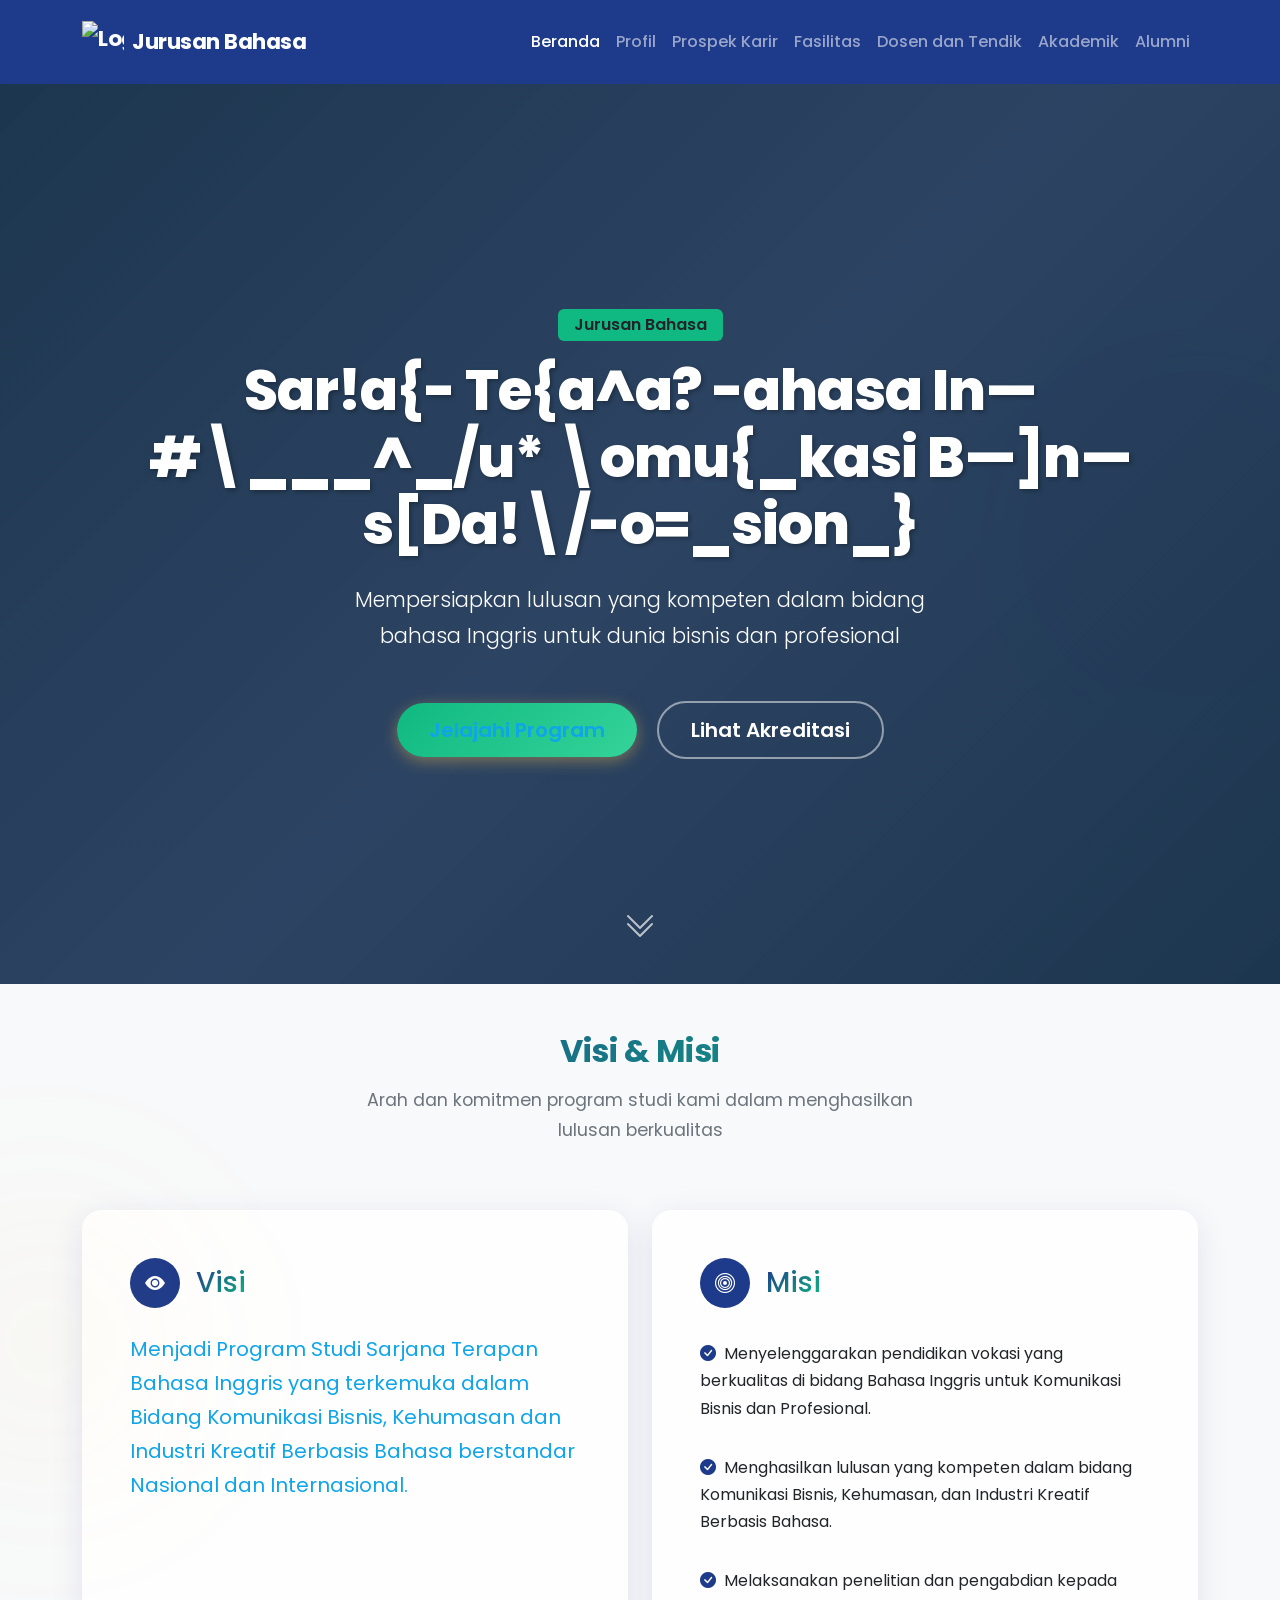
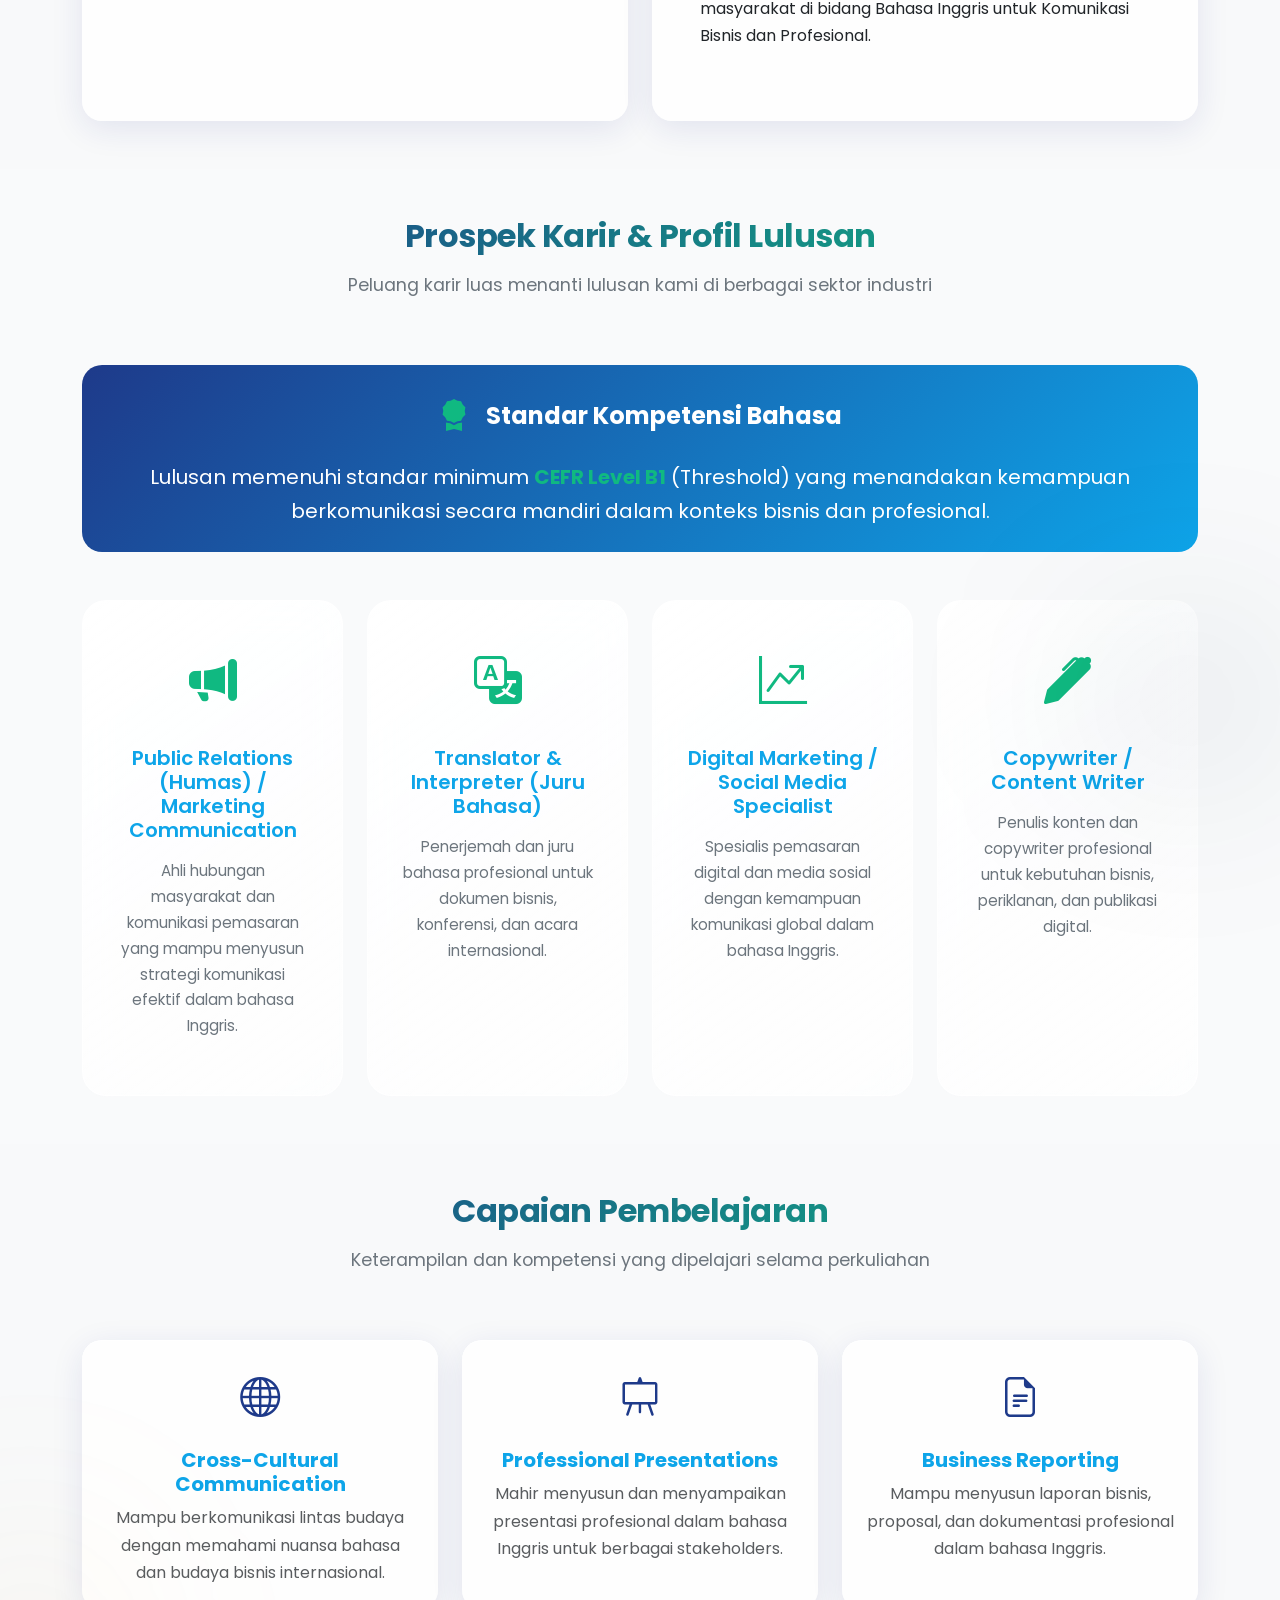
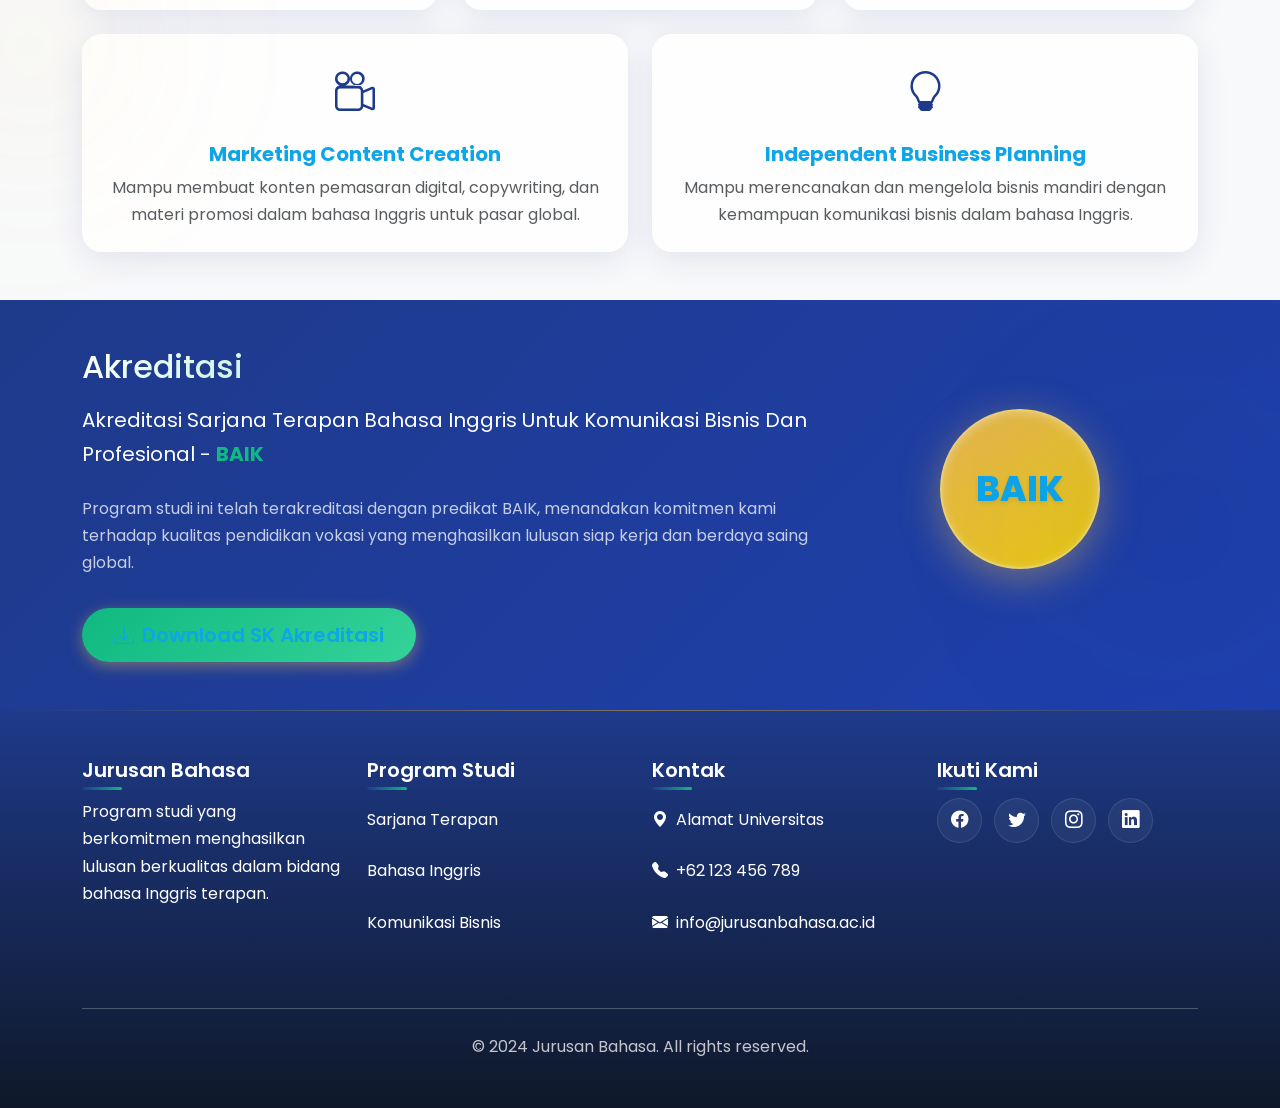
==== index.html @ 36574bf4 "Add files via upload" ====
<!doctype html>
<html lang="id">
  <head>
    <meta charset="UTF-8" />
    <meta name="viewport" content="width=device-width, initial-scale=1.0" />
    <title>Jurusan Bahasa - Universitas</title>
    <meta
      name="description"
      content="Profil Jurusan Bahasa Universitas - Sarjana Terapan Bahasa Inggris untuk Komunikasi Bisnis dan Profesional"
    />
    <meta
      name="keywords"
      content="jurusan bahasa, universitas, bahasa inggris, komunikasi bisnis"
    />
    <link rel="preconnect" href="https://fonts.googleapis.com" />
    <link rel="preconnect" href="https://fonts.gstatic.com" crossorigin />
    <link
      href="https://fonts.googleapis.com/css2?family=Poppins:wght@300;400;500;600;700;800&display=swap"
      rel="stylesheet"
    />
    <link
      href="https://cdn.jsdelivr.net/npm/bootstrap@5.3.0/dist/css/bootstrap.min.css"
      rel="stylesheet"
    />
    <link
      href="https://cdn.jsdelivr.net/npm/bootstrap-icons@1.10.0/font/bootstrap-icons.css"
      rel="stylesheet"
    />
    <link href="https://unpkg.com/aos@2.3.1/dist/aos.css" rel="stylesheet" />
    <link href="assets/css/style.css" rel="stylesheet" />
  </head>
  <body>
    <!-- Navbar -->
    <nav class="navbar navbar-expand-lg navbar-dark sticky-top">
      <div class="container">
        <a class="navbar-brand d-flex align-items-center" href="index.html">
          <img
            src="assets/img/logo.png"
            alt="Logo"
            width="42"
            height="42"
            class="me-2"
          />
          <span>Jurusan Bahasa</span>
        </a>
        <button
          class="navbar-toggler"
          type="button"
          data-bs-toggle="collapse"
          data-bs-target="#navbarNav"
        >
          <span class="navbar-toggler-icon"></span>
        </button>
        <div class="collapse navbar-collapse" id="navbarNav">
          <ul class="navbar-nav ms-auto">
            <li class="nav-item">
              <a class="nav-link active" href="index.html">Beranda</a>
            </li>
            <li class="nav-item">
              <a class="nav-link" href="profil.html">Profil</a>
            </li>
            <li class="nav-item">
              <a class="nav-link" href="prospek-karir.html">Prospek Karir</a>
            </li>
            <li class="nav-item">
              <a class="nav-link" href="fasilitas.html">Fasilitas</a>
            </li>
            <li class="nav-item">
              <a class="nav-link" href="dosen-tendik.html">Dosen dan Tendik</a>
            </li>
            <li class="nav-item">
              <a class="nav-link" href="akademik.html">Akademik</a>
            </li>
            <li class="nav-item">
              <a class="nav-link" href="alumni.html">Alumni</a>
            </li>
          </ul>
        </div>
      </div>
    </nav>

    <!-- Hero Section -->
    <section id="home" class="hero-section">
      <div class="container h-100">
        <div class="row h-100 align-items-center">
          <div class="col-12 text-center hero-content">
            <span
              class="badge bg-accent text-dark mb-3 px-3 py-2 fs-6 fw-semibold"
              data-aos="fade-up"
            >
              Jurusan Bahasa
            </span>
            <h1
              class="hero-title text-white"
              data-aos="fade-up"
              data-aos-delay="100"
            >
              Sarjana Terapan Bahasa Inggris Untuk Komunikasi Bisnis Dan
              Profesional
            </h1>
            <p
              class="hero-subtitle text-white"
              data-aos="fade-up"
              data-aos-delay="200"
            >
              Mempersiapkan lulusan yang kompeten dalam bidang bahasa Inggris
              untuk dunia bisnis dan profesional
            </p>
            <div class="mt-5" data-aos="fade-up" data-aos-delay="400">
              <a
                href="#visi-misi"
                class="btn btn-accent btn-lg magnetic-btn me-3"
              >
                Jelajahi Program
              </a>
              <a
                href="#akreditasi"
                class="btn btn-outline-light btn-lg magnetic-btn"
              >
                Lihat Akreditasi
              </a>
            </div>
          </div>
        </div>
      </div>
      <div class="hero-scroll-indicator">
        <a href="#visi-misi" class="text-decoration-none">
          <i class="bi bi-chevron-double-down"></i>
        </a>
      </div>
    </section>

    <!-- Visi & Misi Section -->
    <section id="visi-misi" class="py-5 bg-light">
      <div class="container">
        <div class="section-header text-center" data-aos="fade-up">
          <h2 class="section-title gradient-text">Visi & Misi</h2>
          <p class="section-subtitle">
            Arah dan komitmen program studi kami dalam menghasilkan lulusan
            berkualitas
          </p>
        </div>
        <div class="row g-4 justify-content-center">
          <div class="col-lg-6" data-aos="fade-right">
            <div class="card glass-card h-100 border-0">
              <div class="card-body p-4 p-lg-5">
                <div class="d-flex align-items-center mb-4">
                  <div
                    class="icon-box bg-primary text-white rounded-circle d-flex align-items-center justify-content-center me-3"
                    style="width: 50px; height: 50px"
                  >
                    <i class="bi bi-eye-fill fs-5"></i>
                  </div>
                  <h3 class="card-title gradient-text mb-0">Visi</h3>
                </div>
                <p class="fs-5 text-secondary">
                  Menjadi Program Studi Sarjana Terapan Bahasa Inggris yang
                  terkemuka dalam Bidang Komunikasi Bisnis, Kehumasan dan
                  Industri Kreatif Berbasis Bahasa berstandar Nasional dan
                  Internasional.
                </p>
              </div>
            </div>
          </div>
          <div class="col-lg-6" data-aos="fade-left">
            <div class="card glass-card h-100 border-0">
              <div class="card-body p-4 p-lg-5">
                <div class="d-flex align-items-center mb-4">
                  <div
                    class="icon-box bg-primary text-white rounded-circle d-flex align-items-center justify-content-center me-3"
                    style="width: 50px; height: 50px"
                  >
                    <i class="bi bi-bullseye fs-5"></i>
                  </div>
                  <h3 class="card-title gradient-text mb-0">Misi</h3>
                </div>
                <ul class="list-unstyled">
                  <li class="mb-3">
                    <i class="bi bi-check-circle-fill text-primary me-2"></i
                    >Menyelenggarakan pendidikan vokasi yang berkualitas di
                    bidang Bahasa Inggris untuk Komunikasi Bisnis dan
                    Profesional.
                  </li>
                  <li class="mb-3">
                    <i class="bi bi-check-circle-fill text-primary me-2"></i
                    >Menghasilkan lulusan yang kompeten dalam bidang Komunikasi
                    Bisnis, Kehumasan, dan Industri Kreatif Berbasis Bahasa.
                  </li>
                  <li>
                    <i class="bi bi-check-circle-fill text-primary me-2"></i
                    >Melaksanakan penelitian dan pengabdian kepada masyarakat di
                    bidang Bahasa Inggris untuk Komunikasi Bisnis dan
                    Profesional.
                  </li>
                </ul>
              </div>
            </div>
          </div>
        </div>
      </div>
    </section>

    <!-- Prospek Karir & Profil Lulusan Section -->
    <section id="prospek-karir" class="py-5">
      <div class="container">
        <div class="section-header text-center" data-aos="fade-up">
          <h2 class="section-title gradient-text">
            Prospek Karir & Profil Lulusan
          </h2>
          <p class="section-subtitle">
            Peluang karir luas menanti lulusan kami di berbagai sektor industri
          </p>
        </div>

        <!-- CEFR B1 Highlight -->
        <div class="row mb-5" data-aos="zoom-in">
          <div class="col-12">
            <div
              class="card border-0"
              style="
                background: linear-gradient(
                  135deg,
                  var(--primary-color),
                  var(--secondary-color)
                );
              "
            >
              <div class="card-body p-4 text-center text-white">
                <div
                  class="d-flex align-items-center justify-content-center mb-3"
                >
                  <i class="bi bi-award-fill fs-2 text-accent me-3"></i>
                  <h4 class="mb-0 fw-bold">Standar Kompetensi Bahasa</h4>
                </div>
                <p class="mb-0 fs-5">
                  Lulusan memenuhi standar minimum
                  <strong class="text-accent">CEFR Level B1</strong> (Threshold)
                  yang menandakan kemampuan berkomunikasi secara mandiri dalam
                  konteks bisnis dan profesional.
                </p>
              </div>
            </div>
          </div>
        </div>

        <div class="row g-4">
          <div
            class="col-md-6 col-lg-3"
            data-aos="fade-up"
            data-aos-delay="100"
          >
            <div class="career-card tilt-card h-100">
              <div class="tilt-card-inner">
                <i class="bi bi-megaphone-fill text-accent"></i>
                <h5>Public Relations (Humas) / Marketing Communication</h5>
                <p>
                  Ahli hubungan masyarakat dan komunikasi pemasaran yang mampu
                  menyusun strategi komunikasi efektif dalam bahasa Inggris.
                </p>
              </div>
            </div>
          </div>
          <div
            class="col-md-6 col-lg-3"
            data-aos="fade-up"
            data-aos-delay="200"
          >
            <div class="career-card tilt-card h-100">
              <div class="tilt-card-inner">
                <i class="bi bi-translate text-accent"></i>
                <h5>Translator & Interpreter (Juru Bahasa)</h5>
                <p>
                  Penerjemah dan juru bahasa profesional untuk dokumen bisnis,
                  konferensi, dan acara internasional.
                </p>
              </div>
            </div>
          </div>
          <div
            class="col-md-6 col-lg-3"
            data-aos="fade-up"
            data-aos-delay="300"
          >
            <div class="career-card tilt-card h-100">
              <div class="tilt-card-inner">
                <i class="bi bi-graph-up-arrow text-accent"></i>
                <h5>Digital Marketing / Social Media Specialist</h5>
                <p>
                  Spesialis pemasaran digital dan media sosial dengan kemampuan
                  komunikasi global dalam bahasa Inggris.
                </p>
              </div>
            </div>
          </div>
          <div
            class="col-md-6 col-lg-3"
            data-aos="fade-up"
            data-aos-delay="400"
          >
            <div class="career-card tilt-card h-100">
              <div class="tilt-card-inner">
                <i class="bi bi-pen-fill text-accent"></i>
                <h5>Copywriter / Content Writer</h5>
                <p>
                  Penulis konten dan copywriter profesional untuk kebutuhan
                  bisnis, periklanan, dan publikasi digital.
                </p>
              </div>
            </div>
          </div>
        </div>
      </div>
    </section>

    <!-- Capaian Pembelajaran Section -->
    <section id="capaian" class="py-5 bg-light">
      <div class="container">
        <div class="section-header text-center" data-aos="fade-up">
          <h2 class="section-title gradient-text">Capaian Pembelajaran</h2>
          <p class="section-subtitle">
            Keterampilan dan kompetensi yang dipelajari selama perkuliahan
          </p>
        </div>
        <div class="row g-4">
          <div
            class="col-md-6 col-lg-4"
            data-aos="fade-up"
            data-aos-delay="100"
          >
            <div class="card glass-card h-100 border-0">
              <div class="card-body p-4 text-center">
                <div class="mb-3">
                  <i class="bi bi-globe fs-1 text-primary"></i>
                </div>
                <h5 class="fw-bold text-secondary">
                  Cross-Cultural Communication
                </h5>
                <p class="text-muted mb-0">
                  Mampu berkomunikasi lintas budaya dengan memahami nuansa
                  bahasa dan budaya bisnis internasional.
                </p>
              </div>
            </div>
          </div>
          <div
            class="col-md-6 col-lg-4"
            data-aos="fade-up"
            data-aos-delay="200"
          >
            <div class="card glass-card h-100 border-0">
              <div class="card-body p-4 text-center">
                <div class="mb-3">
                  <i class="bi bi-easel fs-1 text-primary"></i>
                </div>
                <h5 class="fw-bold text-secondary">
                  Professional Presentations
                </h5>
                <p class="text-muted mb-0">
                  Mahir menyusun dan menyampaikan presentasi profesional dalam
                  bahasa Inggris untuk berbagai stakeholders.
                </p>
              </div>
            </div>
          </div>
          <div
            class="col-md-6 col-lg-4"
            data-aos="fade-up"
            data-aos-delay="300"
          >
            <div class="card glass-card h-100 border-0">
              <div class="card-body p-4 text-center">
                <div class="mb-3">
                  <i class="bi bi-file-earmark-text fs-1 text-primary"></i>
                </div>
                <h5 class="fw-bold text-secondary">Business Reporting</h5>
                <p class="text-muted mb-0">
                  Mampu menyusun laporan bisnis, proposal, dan dokumentasi
                  profesional dalam bahasa Inggris.
                </p>
              </div>
            </div>
          </div>
          <div
            class="col-md-6 col-lg-6"
            data-aos="fade-up"
            data-aos-delay="400"
          >
            <div class="card glass-card h-100 border-0">
              <div class="card-body p-4 text-center">
                <div class="mb-3">
                  <i class="bi bi-camera-reels fs-1 text-primary"></i>
                </div>
                <h5 class="fw-bold text-secondary">
                  Marketing Content Creation
                </h5>
                <p class="text-muted mb-0">
                  Mampu membuat konten pemasaran digital, copywriting, dan
                  materi promosi dalam bahasa Inggris untuk pasar global.
                </p>
              </div>
            </div>
          </div>
          <div
            class="col-md-12 col-lg-6"
            data-aos="fade-up"
            data-aos-delay="500"
          >
            <div class="card glass-card h-100 border-0">
              <div class="card-body p-4 text-center">
                <div class="mb-3">
                  <i class="bi bi-lightbulb fs-1 text-primary"></i>
                </div>
                <h5 class="fw-bold text-secondary">
                  Independent Business Planning
                </h5>
                <p class="text-muted mb-0">
                  Mampu merencanakan dan mengelola bisnis mandiri dengan
                  kemampuan komunikasi bisnis dalam bahasa Inggris.
                </p>
              </div>
            </div>
          </div>
        </div>
      </div>
    </section>

    <!-- Akreditasi Footer Section -->
    <section id="akreditasi" class="py-5 text-white">
      <div class="container">
        <div class="row align-items-center">
          <div class="col-lg-8 mb-4 mb-lg-0" data-aos="fade-right">
            <h2 class="mb-3 gradient-text-light">Akreditasi</h2>
            <p class="fs-5 mb-4">
              Akreditasi Sarjana Terapan Bahasa Inggris Untuk Komunikasi Bisnis
              Dan Profesional - <strong class="text-accent">BAIK</strong>
            </p>
            <p class="opacity-75">
              Program studi ini telah terakreditasi dengan predikat BAIK,
              menandakan komitmen kami terhadap kualitas pendidikan vokasi yang
              menghasilkan lulusan siap kerja dan berdaya saing global.
            </p>
            <a
              href="#"
              class="btn btn-accent btn-lg magnetic-btn mt-3"
              download
            >
              <i class="bi bi-download me-2"></i>Download SK Akreditasi
            </a>
          </div>
          <div class="col-lg-4 text-center" data-aos="fade-left">
            <div class="accreditation-badge pulse-glow">
              <span class="badge-text">BAIK</span>
            </div>
          </div>
        </div>
      </div>
    </section>

    <!-- Footer -->
    <footer class="text-white py-5">
      <div class="container">
        <div class="row">
          <div class="col-lg-3 col-md-6 mb-4">
            <h5 class="mb-3">Jurusan Bahasa</h5>
            <p>
              Program studi yang berkomitmen menghasilkan lulusan berkualitas
              dalam bidang bahasa Inggris terapan.
            </p>
          </div>
          <div class="col-lg-3 col-md-6 mb-4">
            <h5 class="mb-3">Program Studi</h5>
            <ul class="list-unstyled">
              <li class="mb-2">
                <a href="#" class="text-white text-decoration-none"
                  >Sarjana Terapan</a
                >
              </li>
              <li class="mb-2">
                <a href="#" class="text-white text-decoration-none"
                  >Bahasa Inggris</a
                >
              </li>
              <li class="mb-2">
                <a href="#" class="text-white text-decoration-none"
                  >Komunikasi Bisnis</a
                >
              </li>
            </ul>
          </div>
          <div class="col-lg-3 col-md-6 mb-4">
            <h5 class="mb-3">Kontak</h5>
            <ul class="list-unstyled">
              <li class="mb-2">
                <i class="bi bi-geo-alt-fill me-2"></i>Alamat Universitas
              </li>
              <li class="mb-2">
                <i class="bi bi-telephone-fill me-2"></i>+62 123 456 789
              </li>
              <li class="mb-2">
                <i class="bi bi-envelope-fill me-2"></i>info@jurusanbahasa.ac.id
              </li>
            </ul>
          </div>
          <div class="col-lg-3 col-md-6 mb-4">
            <h5 class="mb-3">Ikuti Kami</h5>
            <div class="social-icons">
              <a href="#" class="text-white"><i class="bi bi-facebook"></i></a>
              <a href="#" class="text-white"><i class="bi bi-twitter"></i></a>
              <a href="#" class="text-white"><i class="bi bi-instagram"></i></a>
              <a href="#" class="text-white"><i class="bi bi-linkedin"></i></a>
            </div>
          </div>
        </div>
        <hr class="my-4 opacity-25" />
        <div class="text-center">
          <p class="mb-0 opacity-75">
            &copy; 2024 Jurusan Bahasa. All rights reserved.
          </p>
        </div>
      </div>
    </footer>

    <script src="https://cdn.jsdelivr.net/npm/bootstrap@5.3.0/dist/js/bootstrap.bundle.min.js"></script>
    <script src="https://unpkg.com/aos@2.3.1/dist/aos.js"></script>
    <script src="assets/js/script.js"></script>
  </body>
</html>
---- assets/css/style.css ----
/* Modern University Landing Page - Jurusan Bahasa */

@import url("https://fonts.googleapis.com/css2?family=Poppins:wght@300;400;500;600;700;800&display=swap");

:root {
  --primary-color: #1e3a8a;
  --primary-light: #3b82f6;
  --primary-dark: #1e40af;
  --secondary-color: #0ea5e9;
  --secondary-light: #0284c7;
  --accent-color: #10b981;
  --accent-light: #34d399;
  --light-bg: #f9fafb;
  --dark-bg: #1e3a8a;
  --ease-out-expo: cubic-bezier(0.16, 1, 0.3, 1);
  --ease-out-back: cubic-bezier(0.34, 1.56, 0.64, 1);
  --ease-smooth: cubic-bezier(0.4, 0, 0.2, 1);
}

* {
  margin: 0;
  padding: 0;
  box-sizing: border-box;
}
html {
  scroll-behavior: smooth;
}

body {
  font-family: "Poppins", sans-serif;
  line-height: 1.7;
  color: #333;
  background-color: var(--light-bg);
  overflow-x: hidden;
}

::-webkit-scrollbar {
  width: 10px;
}
::-webkit-scrollbar-track {
  background: #f1f1f1;
}
::-webkit-scrollbar-thumb {
  background: linear-gradient(
    180deg,
    var(--primary-color),
    var(--accent-color)
  );
  border-radius: 5px;
}
::-webkit-scrollbar-thumb:hover {
  background: linear-gradient(180deg, var(--primary-dark), var(--accent-light));
}

/* Glassmorphism */
.glass {
  background: rgba(255, 255, 255, 0.1);
  backdrop-filter: blur(16px);
  -webkit-backdrop-filter: blur(16px);
  border: 1px solid rgba(255, 255, 255, 0.2);
  box-shadow: 0 8px 32px 0 rgba(31, 38, 135, 0.15);
}

.glass-card {
  background: rgba(255, 255, 255, 0.7);
  backdrop-filter: blur(20px);
  -webkit-backdrop-filter: blur(20px);
  border: 1px solid rgba(255, 255, 255, 0.5);
  box-shadow:
    0 8px 32px rgba(31, 38, 135, 0.1),
    inset 0 1px 0 rgba(255, 255, 255, 0.6);
  border-radius: 20px;
  transition: all 0.5s var(--ease-out-expo);
}

.glass-card:hover {
  transform: translateY(-8px) scale(1.02);
  box-shadow:
    0 20px 60px rgba(31, 38, 135, 0.15),
    inset 0 1px 0 rgba(255, 255, 255, 0.8);
  border-color: rgba(255, 255, 255, 0.8);
}

.glass-dark {
  background: rgba(27, 42, 73, 0.6);
  backdrop-filter: blur(20px);
  -webkit-backdrop-filter: blur(20px);
  border: 1px solid rgba(255, 255, 255, 0.1);
  box-shadow: 0 8px 32px rgba(0, 0, 0, 0.2);
}

.glass-nav {
  background: rgba(10, 37, 64, 0.9) !important;
  backdrop-filter: blur(20px) saturate(180%);
  -webkit-backdrop-filter: blur(20px) saturate(180%);
  border-bottom: 1px solid rgba(255, 255, 255, 0.1);
  box-shadow: 0 4px 30px rgba(0, 0, 0, 0.1);
}

/* Gradient Text */
.gradient-text {
  background: linear-gradient(
    135deg,
    var(--primary-color),
    var(--accent-color)
  );
  -webkit-background-clip: text;
  -webkit-text-fill-color: transparent;
  background-clip: text;
}

.gradient-text-light {
  background: linear-gradient(135deg, #ffffff, var(--accent-light));
  -webkit-background-clip: text;
  -webkit-text-fill-color: transparent;
  background-clip: text;
}

/* Keyframes */
@keyframes gradientShift {
  0% {
    background-position: 0% 50%;
  }
  50% {
    background-position: 100% 50%;
  }
  100% {
    background-position: 0% 50%;
  }
}

@keyframes float {
  0%,
  100% {
    transform: translateY(0px);
  }
  50% {
    transform: translateY(-20px);
  }
}

@keyframes pulseGlow {
  0%,
  100% {
    box-shadow: 0 0 20px rgba(247, 192, 74, 0.3);
  }
  50% {
    box-shadow: 0 0 40px rgba(247, 192, 74, 0.6);
  }
}

@keyframes fadeInUp {
  from {
    opacity: 0;
    transform: translateY(40px);
  }
  to {
    opacity: 1;
    transform: translateY(0);
  }
}

@keyframes scaleIn {
  from {
    opacity: 0;
    transform: scale(0.8);
  }
  to {
    opacity: 1;
    transform: scale(1);
  }
}

@keyframes slideInLeft {
  from {
    opacity: 0;
    transform: translateX(-60px);
  }
  to {
    opacity: 1;
    transform: translateX(0);
  }
}

@keyframes slideInRight {
  from {
    opacity: 0;
    transform: translateX(60px);
  }
  to {
    opacity: 1;
    transform: translateX(0);
  }
}

.fade-in-up {
  animation: fadeInUp 0.8s var(--ease-out-expo) forwards;
}
.scale-in {
  animation: scaleIn 0.6s var(--ease-out-back) forwards;
}
.slide-in-left {
  animation: slideInLeft 0.8s var(--ease-out-expo) forwards;
}
.slide-in-right {
  animation: slideInRight 0.8s var(--ease-out-expo) forwards;
}
.pulse-glow {
  animation: pulseGlow 3s ease-in-out infinite;
}
.float-animation {
  animation: float 6s ease-in-out infinite;
}

/* Navbar */
.navbar {
  background-color: var(--primary-color) !important;
  transition: all 0.5s var(--ease-out-expo);
  padding: 1rem 0;
}

.navbar.scrolled {
  padding: 0.6rem 0;
  box-shadow: 0 4px 30px rgba(0, 0, 0, 0.15);
}

.navbar-brand {
  font-weight: 700;
  font-size: 1.35rem;
  letter-spacing: -0.5px;
  transition: all 0.3s var(--ease-smooth);
}

.navbar-brand:hover {
  transform: scale(1.05);
}
.navbar-brand img {
  transition: all 0.4s var(--ease-out-back);
}
.navbar-brand:hover img {
  transform: rotate(10deg) scale(1.1);
}

.navbar-nav .nav-link {
  font-weight: 500;
  transition: all 0.3s var(--ease-smooth);
  position: relative;
  padding: 0.5rem 1rem;
}

.navbar-nav .nav-link::after {
  content: "";
  position: absolute;
  bottom: 0;
  left: 50%;
  width: 0;
  height: 2px;
  background: var(--accent-color);
  transition: all 0.3s var(--ease-out-expo);
  transform: translateX(-50%);
}

.navbar-nav .nav-link:hover::after {
  width: 80%;
}
.navbar-nav .nav-link:hover {
  color: var(--accent-color) !important;
  transform: translateY(-2px);
}

/* Hero Section */
.hero-section {
  position: relative;
  height: 100vh;
  background: url("assets/img/hero-bg.jpg") center/cover no-repeat;
  display: flex;
  align-items: center;
  justify-content: center;
  overflow: hidden;
}

.hero-section::before {
  content: "";
  position: absolute;
  top: 0;
  left: 0;
  width: 100%;
  height: 100%;
  background: linear-gradient(
    135deg,
    rgba(10, 37, 64, 0.92) 0%,
    rgba(15, 42, 77, 0.88) 50%,
    rgba(10, 37, 64, 0.92) 100%
  );
  z-index: 1;
}

.hero-overlay {
  display: none;
}
.hero-content {
  position: relative;
  z-index: 2;
}

.hero-title {
  font-size: 3.5rem;
  font-weight: 800;
  margin-bottom: 1.5rem;
  text-shadow: 2px 2px 4px rgba(0, 0, 0, 0.3);
  line-height: 1.2;
  letter-spacing: -1px;
}

.hero-subtitle {
  font-size: 1.3rem;
  font-weight: 300;
  max-width: 650px;
  margin: 0 auto;
  opacity: 0.95;
}

.hero-scroll-indicator {
  position: absolute;
  bottom: 30px;
  left: 50%;
  transform: translateX(-50%);
  z-index: 2;
  animation: float 2s ease-in-out infinite;
}

.hero-scroll-indicator i {
  font-size: 2rem;
  color: rgba(255, 255, 255, 0.7);
  transition: all 0.3s ease;
}

.hero-scroll-indicator:hover i {
  color: var(--accent-color);
  transform: scale(1.2);
}

/* Page Header */
.page-header {
  position: relative;
  padding: 140px 0 80px;
  background: linear-gradient(
    135deg,
    var(--primary-color),
    var(--secondary-color)
  );
  overflow: hidden;
}

.page-header::before {
  content: "";
  position: absolute;
  top: 0;
  left: 0;
  width: 100%;
  height: 100%;
  background: url("data:image/svg+xml,%3Csvg width='60' height='60' viewBox='0 0 60 60' xmlns='http://www.w3.org/2000/svg'%3E%3Cg fill='none' fill-rule='evenodd'%3E%3Cg fill='%23ffffff' fill-opacity='0.03'%3E%3Cpath d='M36 34v-4h-2v4h-4v2h4v4h2v-4h4v-2h-4zm0-30V0h-2v4h-4v2h4v4h2V6h4V4h-4zM6 34v-4H4v4H0v2h4v4h2v-4h4v-2H6zM6 4V0H4v4H0v2h4v4h2V6h4V4H6z'/%3E%3C/g%3E%3C/g%3E%3C/svg%3E");
  pointer-events: none;
}

.page-header::after {
  content: "";
  position: absolute;
  bottom: -1px;
  left: 0;
  width: 100%;
  height: 60px;
  background: linear-gradient(to top, var(--light-bg), transparent);
}

/* Sections */
section {
  padding: 6rem 0;
  position: relative;
}

.section-header {
  margin-bottom: 4rem;
}
.section-title {
  font-weight: 700;
  margin-bottom: 1rem;
  letter-spacing: -0.5px;
}
.section-subtitle {
  font-size: 1.1rem;
  color: #6c757d;
  max-width: 600px;
  margin: 0 auto;
}

/* Cards */
.card {
  border: none;
  border-radius: 20px;
  transition: all 0.5s var(--ease-out-expo);
  overflow: hidden;
  background: rgba(255, 255, 255, 0.8);
  backdrop-filter: blur(10px);
  -webkit-backdrop-filter: blur(10px);
}

.card:hover {
  transform: translateY(-10px) rotateX(2deg);
  box-shadow: 0 25px 50px -12px rgba(0, 0, 0, 0.15);
}

.card-body {
  padding: 2.5rem;
}

/* Career Cards */
.career-card {
  background: linear-gradient(
    145deg,
    rgba(255, 255, 255, 0.9),
    rgba(255, 255, 255, 0.7)
  );
  backdrop-filter: blur(20px);
  -webkit-backdrop-filter: blur(20px);
  border: 1px solid rgba(255, 255, 255, 0.6);
  border-radius: 24px;
  padding: 2.5rem 2rem;
  text-align: center;
  transition: all 0.5s var(--ease-out-expo);
  position: relative;
  overflow: hidden;
}

.career-card::before {
  content: "";
  position: absolute;
  top: 0;
  left: 0;
  width: 100%;
  height: 4px;
  background: linear-gradient(90deg, var(--primary-color), var(--accent-color));
  transform: scaleX(0);
  transform-origin: left;
  transition: transform 0.5s var(--ease-out-expo);
}

.career-card:hover::before {
  transform: scaleX(1);
}
.career-card:hover {
  transform: translateY(-12px) scale(1.03);
  box-shadow: 0 30px 60px rgba(10, 37, 64, 0.15);
  border-color: rgba(255, 255, 255, 0.9);
}

.career-card i {
  font-size: 3rem;
  margin-bottom: 1.5rem;
  display: inline-block;
  transition: all 0.4s var(--ease-out-back);
}

.career-card:hover i {
  transform: scale(1.2) rotate(-5deg);
  color: var(--primary-color);
}

.career-card h5 {
  font-weight: 600;
  margin-bottom: 1rem;
  color: var(--secondary-color);
}
.career-card p {
  color: #6c757d;
  font-size: 0.95rem;
  line-height: 1.7;
}

/* Image Container */
.image-container {
  position: relative;
  overflow: hidden;
  border-radius: 24px;
  box-shadow: 0 20px 60px rgba(0, 0, 0, 0.15);
}

.image-container img {
  transition: transform 0.7s var(--ease-out-expo);
}
.image-container:hover img {
  transform: scale(1.08);
}

/* Stats Section */
.stats-section {
  background: linear-gradient(
    135deg,
    var(--secondary-color),
    var(--primary-dark)
  );
  position: relative;
  overflow: hidden;
}

.stat-card {
  text-align: center;
  padding: 2rem;
  position: relative;
  z-index: 1;
}
.stat-number {
  font-size: 3.5rem;
  font-weight: 800;
  color: var(--accent-color);
  line-height: 1;
  margin-bottom: 0.5rem;
  text-shadow: 0 0 30px rgba(247, 192, 74, 0.3);
}
.stat-label {
  font-size: 1rem;
  color: rgba(255, 255, 255, 0.8);
  font-weight: 500;
  text-transform: uppercase;
  letter-spacing: 2px;
}
.stat-icon {
  font-size: 2.5rem;
  color: rgba(255, 255, 255, 0.3);
  margin-bottom: 1rem;
  transition: all 0.4s var(--ease-out-back);
}
.stat-card:hover .stat-icon {
  color: var(--accent-color);
  transform: scale(1.2);
}

/* Akreditasi Section */
#akreditasi {
  background: linear-gradient(
    135deg,
    var(--primary-color),
    var(--primary-dark)
  );
  position: relative;
  overflow: hidden;
}

.accreditation-badge {
  display: inline-flex;
  align-items: center;
  justify-content: center;
  background: linear-gradient(
    145deg,
    rgba(247, 192, 74, 0.9),
    rgba(255, 215, 0, 0.9)
  );
  backdrop-filter: blur(10px);
  -webkit-backdrop-filter: blur(10px);
  border: 2px solid rgba(255, 255, 255, 0.3);
  border-radius: 50%;
  width: 160px;
  height: 160px;
  margin: 0 auto 2rem;
  box-shadow:
    0 10px 40px rgba(247, 192, 74, 0.4),
    inset 0 2px 10px rgba(255, 255, 255, 0.3);
  transition: all 0.5s var(--ease-out-expo);
  position: relative;
  z-index: 1;
}

.accreditation-badge:hover {
  transform: scale(1.1) rotate(5deg);
  box-shadow:
    0 20px 60px rgba(247, 192, 74, 0.5),
    inset 0 2px 10px rgba(255, 255, 255, 0.4);
}

.badge-text {
  font-size: 2.2rem;
  font-weight: 800;
  color: var(--secondary-color);
  text-shadow: 0 2px 4px rgba(0, 0, 0, 0.1);
}

/* Buttons */
.btn {
  border-radius: 50px;
  padding: 0.75rem 2rem;
  font-weight: 600;
  transition: all 0.4s var(--ease-out-expo);
  position: relative;
  overflow: hidden;
  border: none;
}

.btn::before {
  content: "";
  position: absolute;
  top: 50%;
  left: 50%;
  width: 0;
  height: 0;
  border-radius: 50%;
  background: rgba(255, 255, 255, 0.2);
  transform: translate(-50%, -50%);
  transition:
    width 0.6s ease,
    height 0.6s ease;
}

.btn:hover::before {
  width: 300px;
  height: 300px;
}

.btn-accent {
  background: linear-gradient(135deg, var(--accent-color), var(--accent-light));
  color: var(--secondary-color);
  box-shadow: 0 4px 15px rgba(247, 192, 74, 0.4);
}

.btn-accent:hover {
  transform: translateY(-3px);
  box-shadow: 0 10px 30px rgba(247, 192, 74, 0.5);
  color: var(--secondary-color);
}

.btn-outline-light {
  border: 2px solid rgba(255, 255, 255, 0.5);
  background: transparent;
  color: white;
}

.btn-outline-light:hover {
  background: rgba(255, 255, 255, 0.15);
  border-color: white;
  transform: translateY(-3px);
  color: white;
}

.magnetic-btn {
  display: inline-block;
  transition: transform 0.3s var(--ease-out-expo);
}

/* Footer */
footer {
  background: linear-gradient(180deg, var(--dark-bg), #0f1829);
  position: relative;
  overflow: hidden;
}

footer::before {
  content: "";
  position: absolute;
  top: 0;
  left: 0;
  width: 100%;
  height: 1px;
  background: linear-gradient(
    90deg,
    transparent,
    rgba(212, 175, 55, 0.5),
    transparent
  );
}

footer h5 {
  font-weight: 600;
  margin-bottom: 1.5rem;
  position: relative;
  display: inline-block;
}

footer h5::after {
  content: "";
  position: absolute;
  bottom: -8px;
  left: 0;
  width: 40px;
  height: 3px;
  background: linear-gradient(90deg, var(--primary-color), var(--accent-color));
  border-radius: 2px;
}

footer a {
  transition: all 0.3s var(--ease-smooth);
  position: relative;
}

footer a:not(.social-icons a)::after {
  content: "";
  position: absolute;
  bottom: -2px;
  left: 0;
  width: 0;
  height: 1px;
  background: var(--accent-color);
  transition: width 0.3s var(--ease-out-expo);
}

footer a:hover:not(.social-icons a)::after {
  width: 100%;
}
footer a:hover {
  color: var(--accent-color) !important;
  transform: translateX(5px);
}

.social-icons a {
  display: inline-flex;
  align-items: center;
  justify-content: center;
  width: 45px;
  height: 45px;
  border-radius: 50%;
  background: rgba(255, 255, 255, 0.05);
  border: 1px solid rgba(255, 255, 255, 0.1);
  transition: all 0.4s var(--ease-out-expo);
  margin-right: 0.5rem;
}

.social-icons a:hover {
  background: linear-gradient(
    135deg,
    var(--primary-color),
    var(--primary-light)
  );
  border-color: transparent;
  transform: translateY(-5px) scale(1.1);
  box-shadow: 0 10px 20px rgba(10, 37, 64, 0.3);
  color: white !important;
}

.social-icons a i {
  font-size: 1.1rem;
}

/* List Items */
.list-unstyled li {
  transition: all 0.3s var(--ease-smooth);
  padding: 0.5rem 0;
}

.list-unstyled li:hover {
  transform: translateX(10px);
}
.list-unstyled li:hover i {
  color: var(--accent-color);
  transform: scale(1.2);
}
.list-unstyled li i {
  transition: all 0.3s var(--ease-out-back);
}

/* Responsive */
@media (max-width: 991px) {
  .hero-title {
    font-size: 2.8rem;
  }
  .stat-number {
    font-size: 2.5rem;
  }
}

@media (max-width: 768px) {
  .hero-title {
    font-size: 2.2rem;
  }
  .hero-subtitle {
    font-size: 1.1rem;
  }
  section {
    padding: 4rem 0;
  }
  .accreditation-badge {
    width: 130px;
    height: 130px;
  }
  .badge-text {
    font-size: 1.8rem;
  }
  .career-card {
    padding: 2rem 1.5rem;
  }
  .stat-number {
    font-size: 2rem;
  }
}

@media (max-width: 576px) {
  .hero-title {
    font-size: 1.7rem;
  }
  .hero-subtitle {
    font-size: 1rem;
  }
  .navbar-brand {
    font-size: 1.1rem;
  }
  .card-body {
    padding: 1.5rem;
  }
  .career-card i {
    font-size: 2.2rem;
  }
}

@media (prefers-reduced-motion: reduce) {
  *,
  *::before,
  *::after {
    animation-duration: 0.01ms !important;
    animation-iteration-count: 1 !important;
    transition-duration: 0.01ms !important;
  }
  html {
    scroll-behavior: auto;
  }
}

/* Utilities */
.text-primary {
  color: var(--primary-color) !important;
}
.text-secondary {
  color: var(--secondary-color) !important;
}
.bg-primary {
  background-color: var(--primary-color) !important;
}
.bg-accent {
  background-color: var(--accent-color) !important;
}
.text-accent {
  color: var(--accent-color);
}

/* Tilt Card */
.tilt-card {
  transform-style: preserve-3d;
  perspective: 1000px;
}
.tilt-card-inner {
  transition: transform 0.1s ease-out;
  transform-style: preserve-3d;
}

/* Decorative */
.decoration-circle {
  position: absolute;
  border-radius: 50%;
  background: linear-gradient(
    135deg,
    var(--primary-color),
    var(--accent-color)
  );
  opacity: 0.1;
  pointer-events: none;
}

.decoration-blob {
  position: absolute;
  border-radius: 50%;
  filter: blur(80px);
  pointer-events: none;
  z-index: 0;
}

/* Faculty & Staff Page Styles */
.faculty-card {
  background: rgba(255, 255, 255, 0.85);
  backdrop-filter: blur(20px);
  -webkit-backdrop-filter: blur(20px);
  border: 1px solid rgba(255, 255, 255, 0.6);
  border-radius: 24px;
  transition: all 0.5s var(--ease-out-expo);
  overflow: hidden;
  text-align: center;
}

.faculty-card:hover {
  transform: translateY(-10px) scale(1.02);
  box-shadow: 0 25px 50px rgba(10, 37, 64, 0.15);
  border-color: rgba(255, 255, 255, 0.9);
}

.faculty-photo {
  width: 140px;
  height: 140px;
  margin: 0 auto 1.25rem;
  border-radius: 20px;
  overflow: hidden;
  background: linear-gradient(
    135deg,
    var(--primary-light),
    var(--primary-color)
  );
  box-shadow: 0 10px 30px rgba(10, 37, 64, 0.2);
}

.faculty-photo img {
  width: 100%;
  height: 100%;
  object-fit: cover;
}

.faculty-email {
  color: var(--primary-color);
  font-size: 0.9rem;
  word-break: break-all;
}

.faculty-email i {
  color: var(--accent-color);
}

/* Staff Section */
.staff-item {
  background: rgba(255, 255, 255, 0.85);
  backdrop-filter: blur(20px);
  -webkit-backdrop-filter: blur(20px);
  border: 1px solid rgba(255, 255, 255, 0.6);
  border-radius: 20px;
  padding: 1.5rem;
  transition: all 0.5s var(--ease-out-expo);
  box-shadow: 0 8px 32px rgba(31, 38, 135, 0.08);
}

.staff-item:hover {
  transform: translateX(10px);
  box-shadow: 0 15px 40px rgba(10, 37, 64, 0.12);
  border-color: rgba(255, 255, 255, 0.9);
}

.staff-photo {
  width: 90px;
  height: 90px;
  border-radius: 50%;
  overflow: hidden;
  flex-shrink: 0;
  background: linear-gradient(
    135deg,
    var(--primary-light),
    var(--primary-color)
  );
  box-shadow: 0 8px 20px rgba(10, 37, 64, 0.2);
}

.staff-photo img {
  width: 100%;
  height: 100%;
  object-fit: cover;
}

.staff-role {
  background: linear-gradient(
    135deg,
    var(--primary-color),
    var(--secondary-color)
  );
  color: white;
  padding: 0.35rem 0.85rem;
  border-radius: 50px;
  font-size: 0.8rem;
  font-weight: 500;
  display: inline-block;
}

.page-header-dosen {
  background:
    linear-gradient(135deg, rgba(26, 35, 126, 0.92), rgba(10, 37, 64, 0.92)),
    url("../img/hero-bg.jpg") center/cover no-repeat;
}

@media (max-width: 576px) {
  .faculty-photo {
    width: 120px;
    height: 120px;
  }
  .staff-photo {
    width: 70px;
    height: 70px;
  }
  .staff-item:hover {
    transform: translateY(-5px);
  }
}
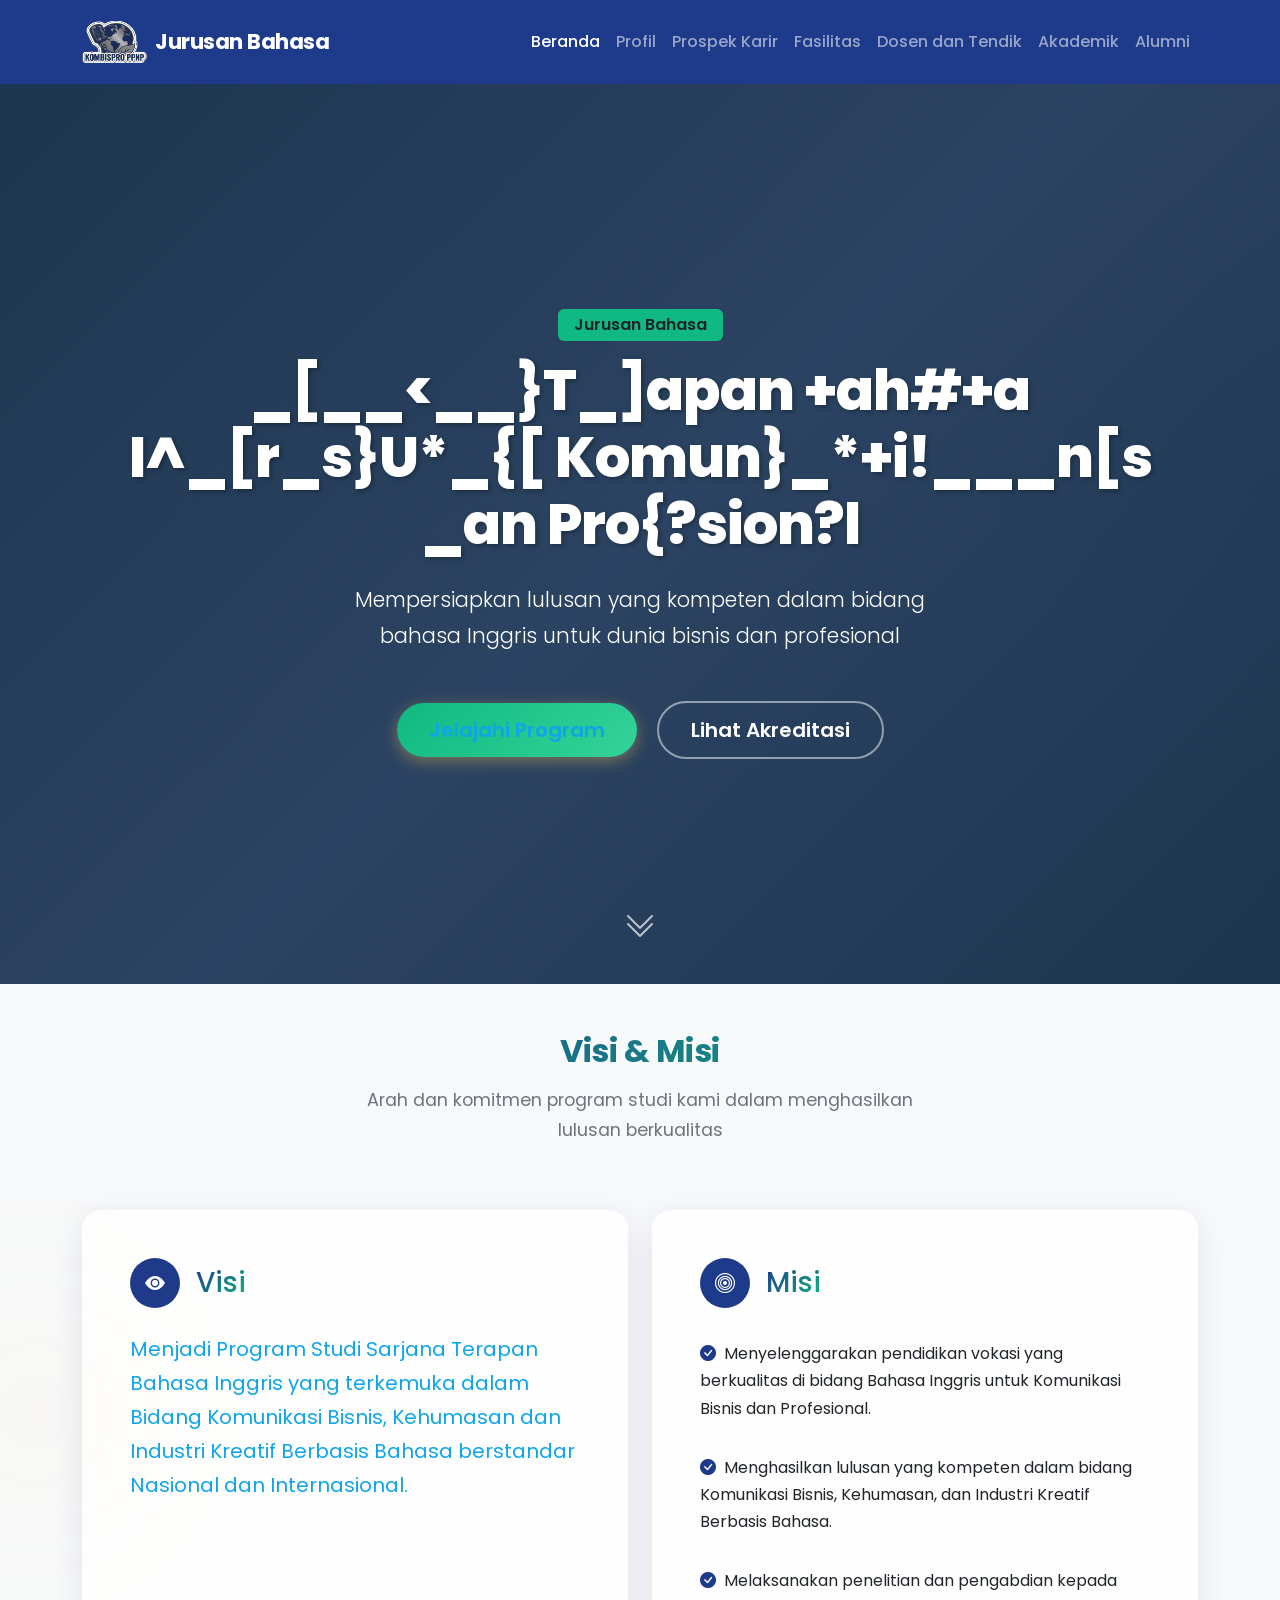
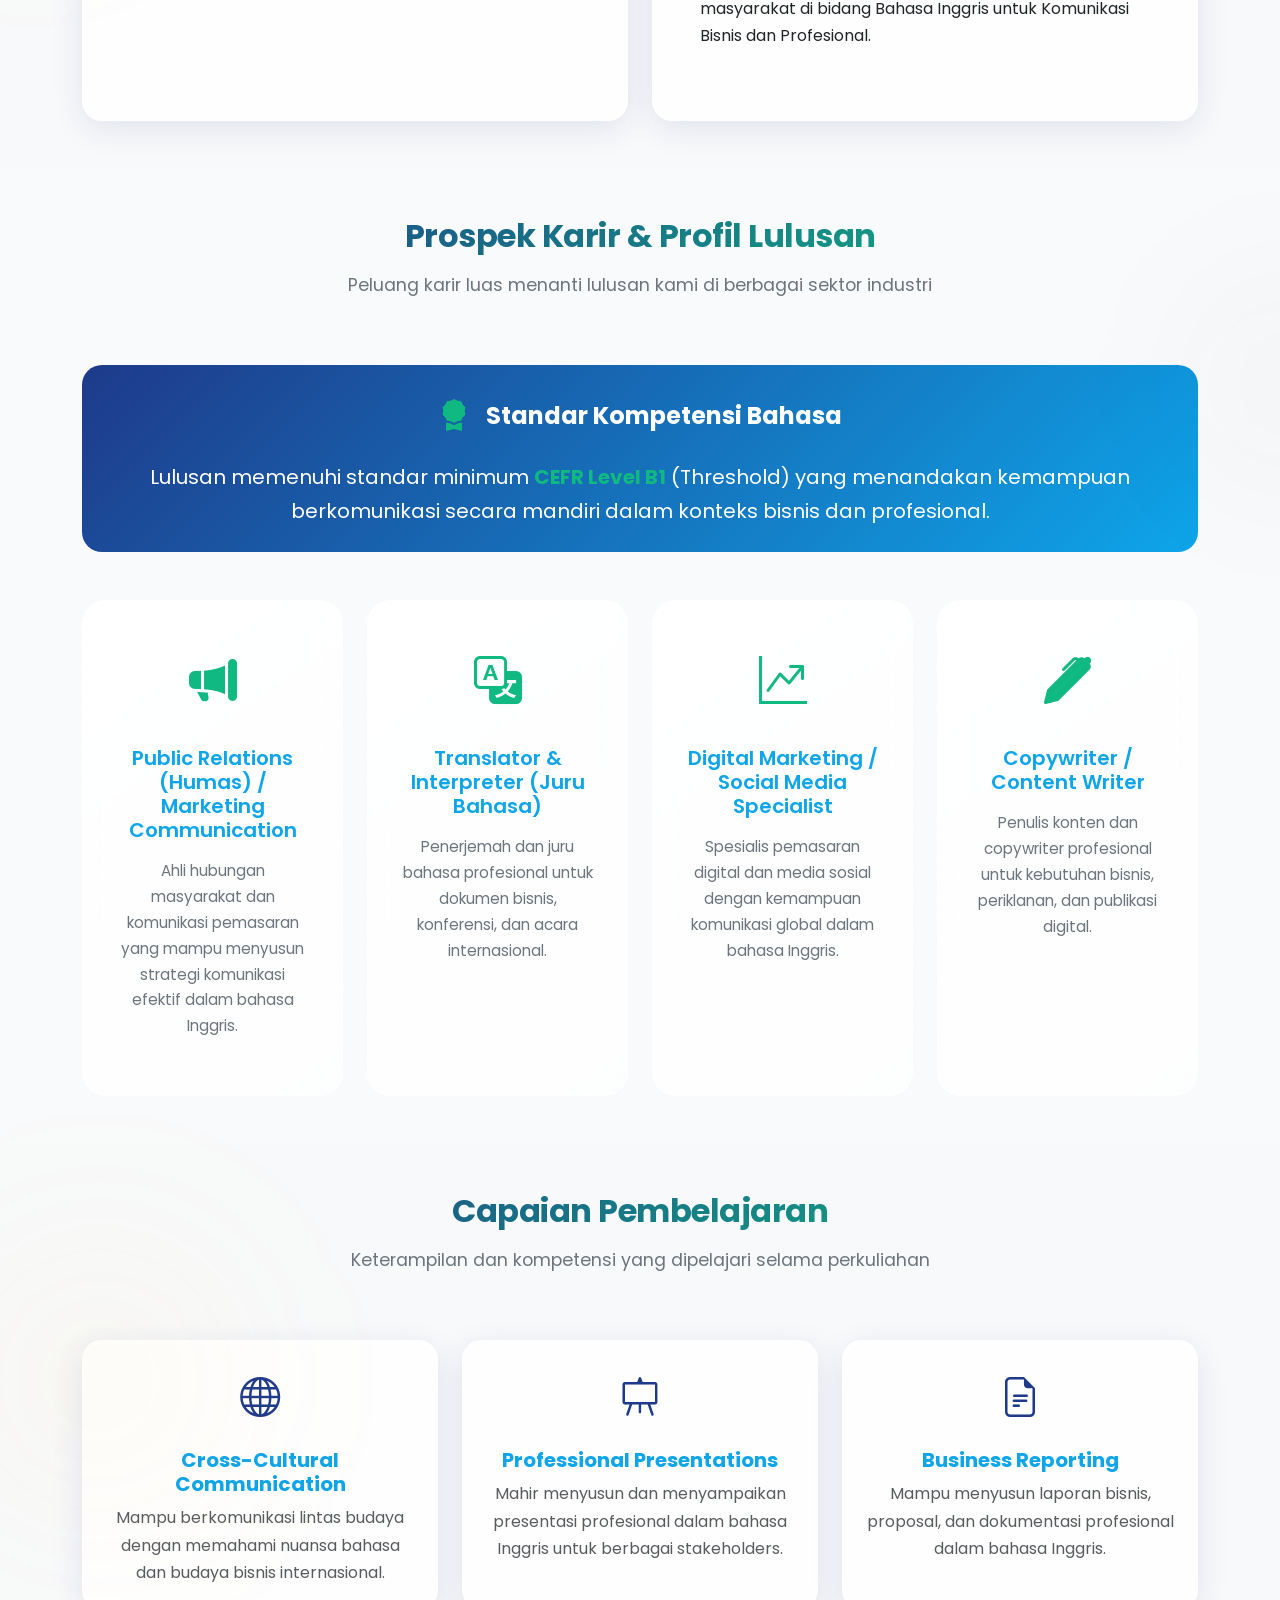
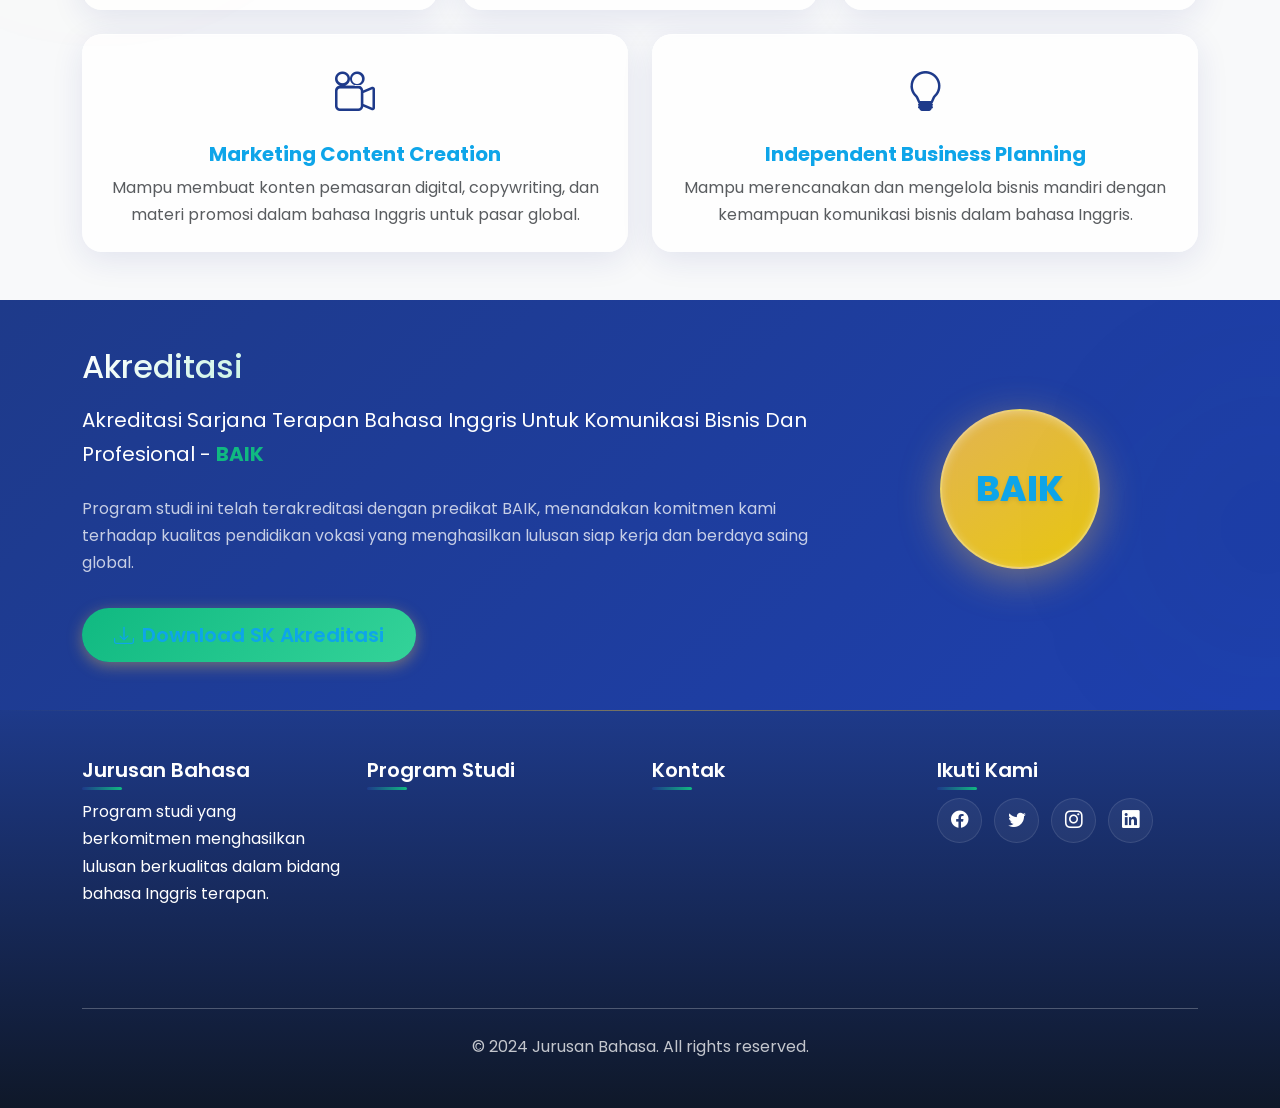
==== commit e9c52c60: "Add files via upload" ====
--- a/index.html
+++ b/index.html
@@ -37,7 +37,7 @@
           <img
             src="assets/img/logo.png"
             alt="Logo"
-            width="42"
+            width="65"
             height="42"
             class="me-2"
           />
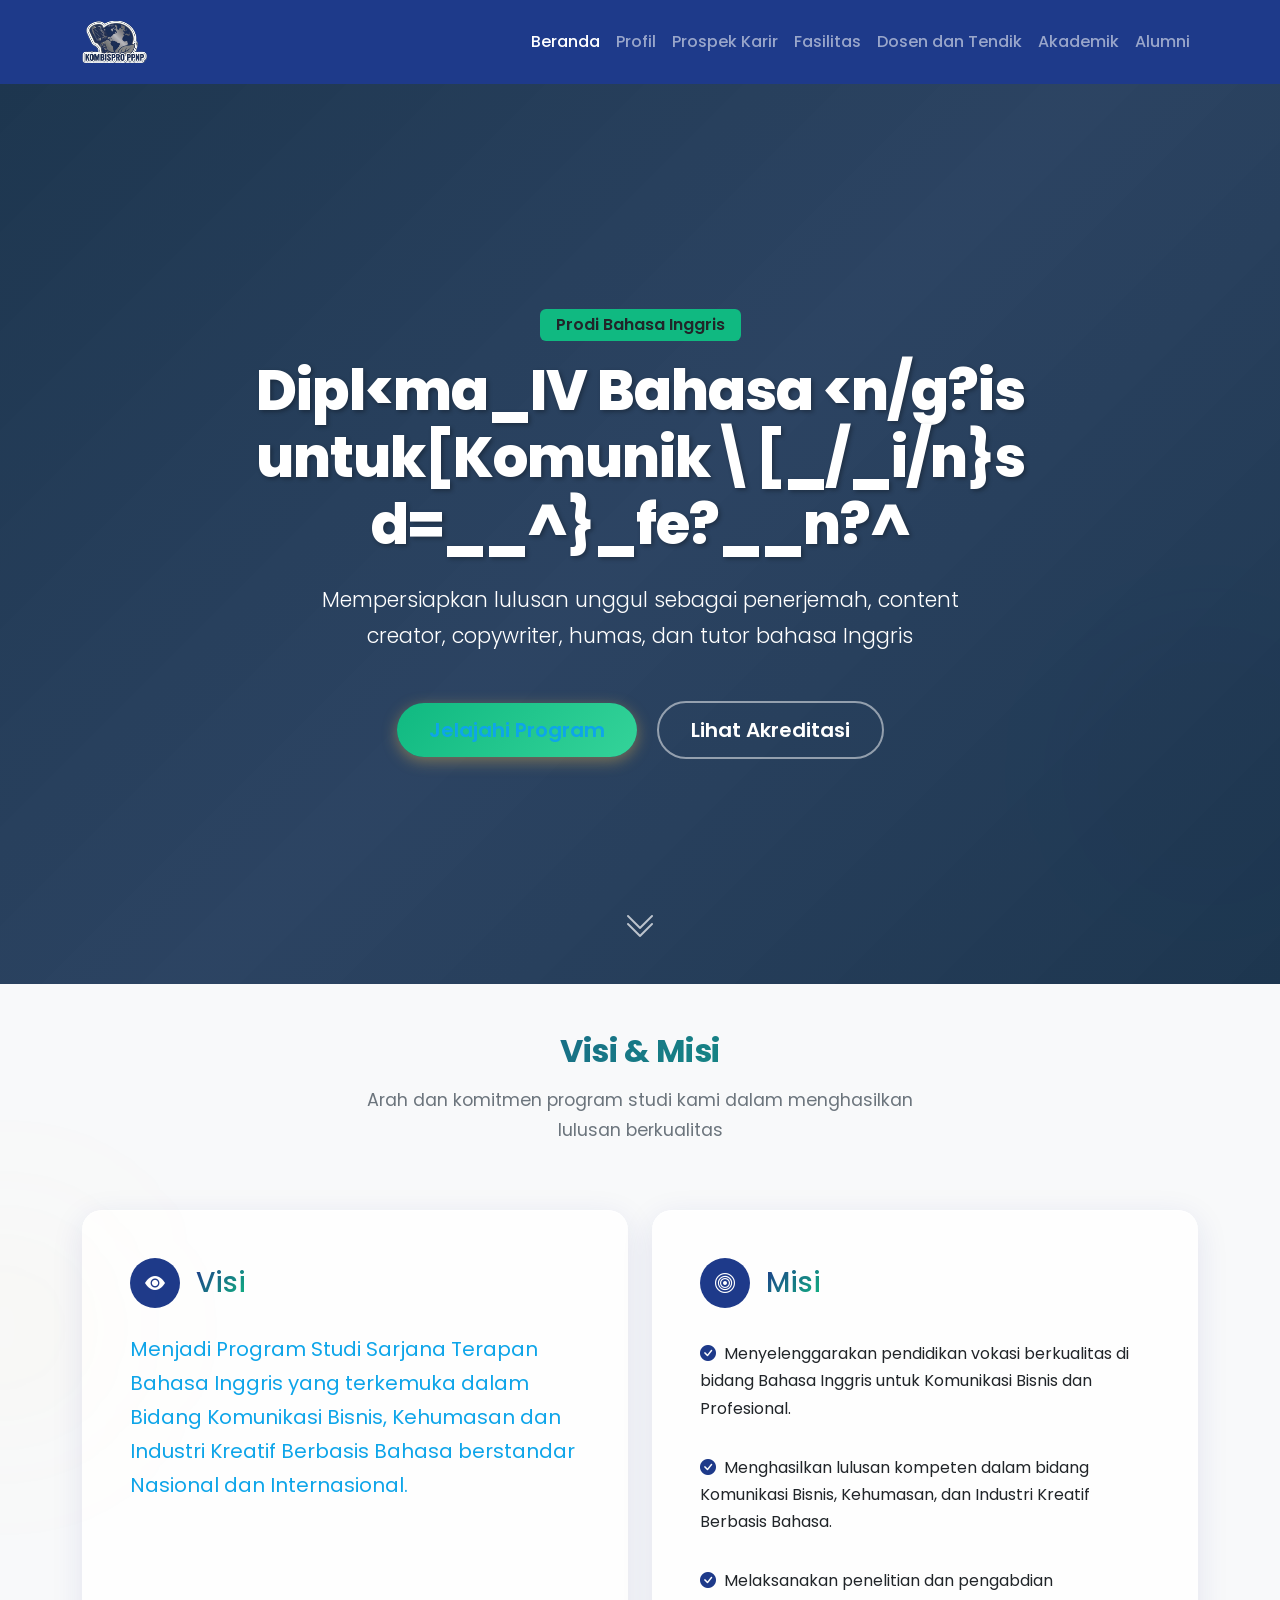
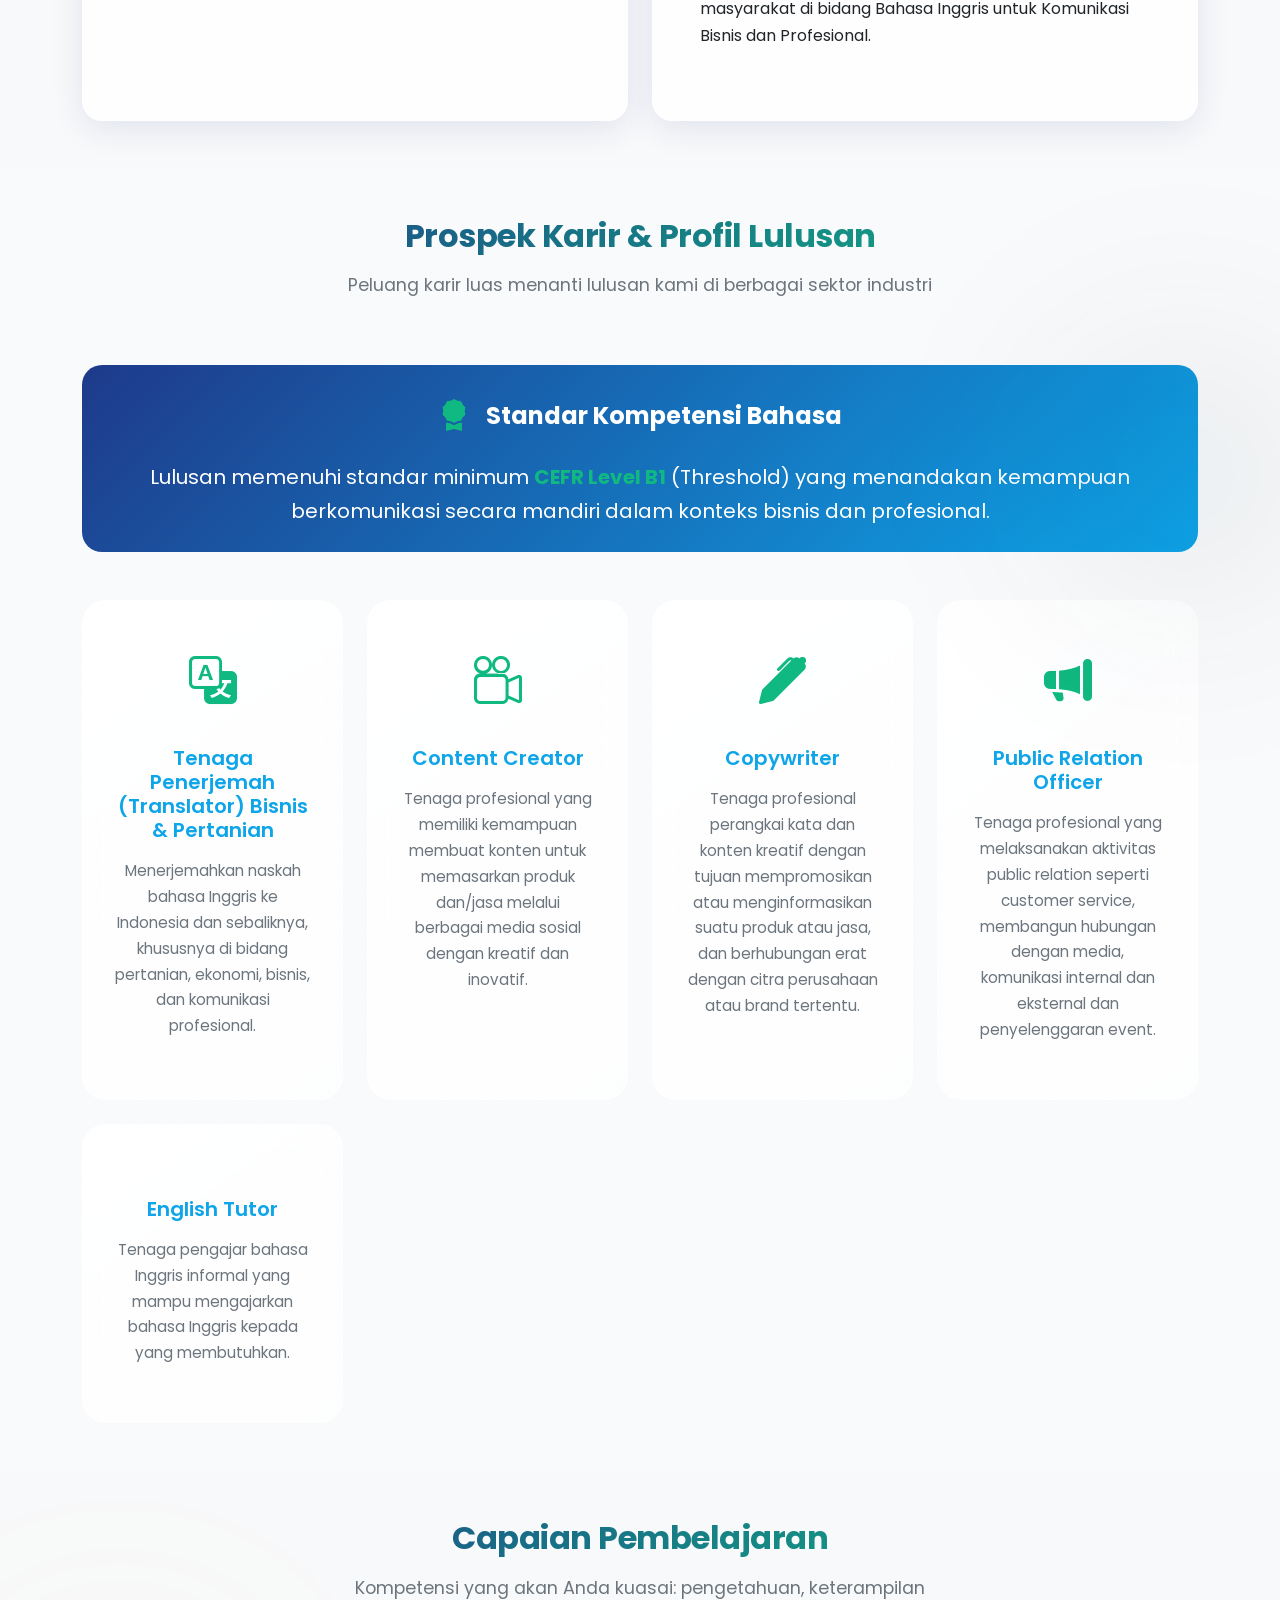
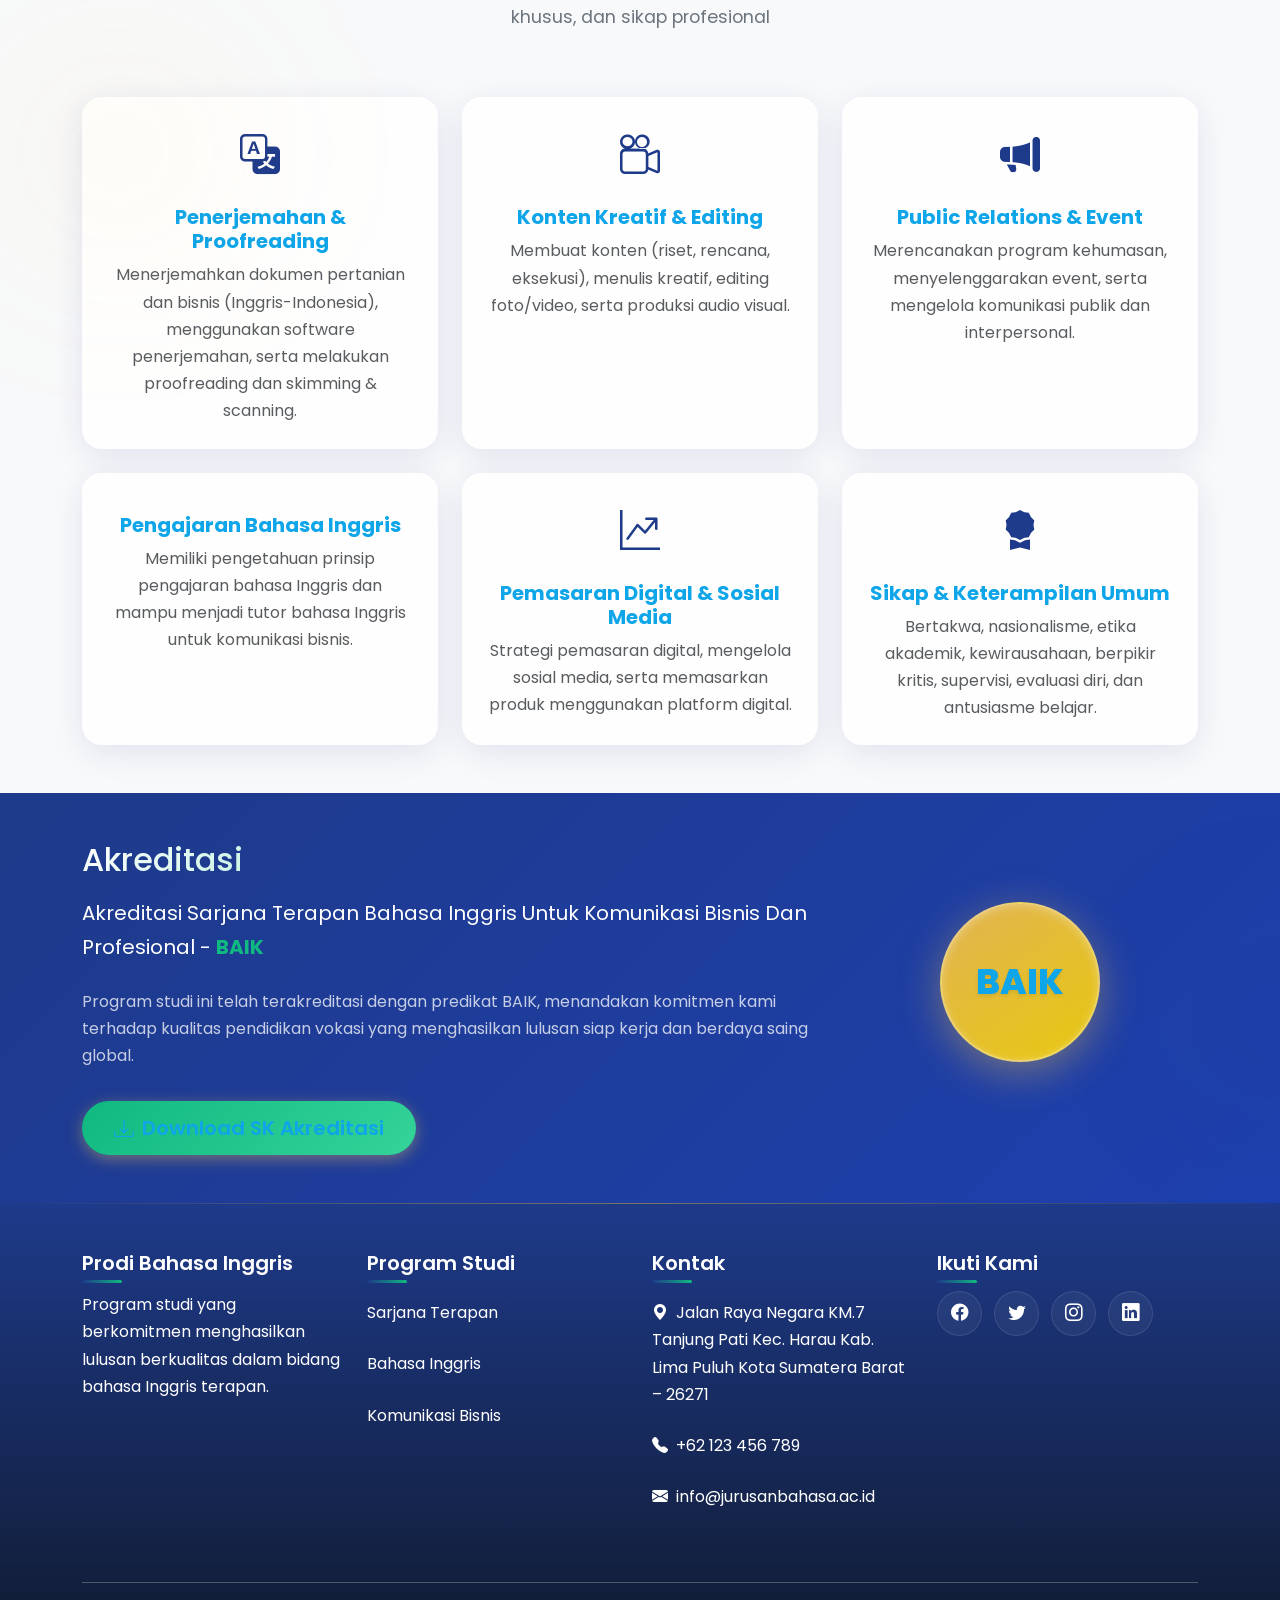
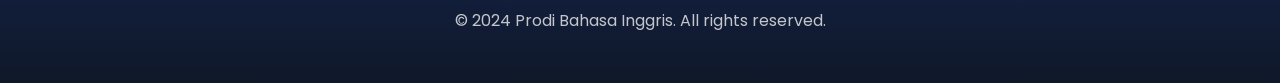
==== commit 10d0d4f1: "Update index.html" ====
--- a/index.html
+++ b/index.html
@@ -41,7 +41,6 @@
             height="42"
             class="me-2"
           />
-          <span>Jurusan Bahasa</span>
         </a>
         <button
           class="navbar-toggler"
@@ -88,23 +87,22 @@
               class="badge bg-accent text-dark mb-3 px-3 py-2 fs-6 fw-semibold"
               data-aos="fade-up"
             >
-              Jurusan Bahasa
+              Prodi Bahasa Inggris
             </span>
             <h1
               class="hero-title text-white"
               data-aos="fade-up"
               data-aos-delay="100"
             >
-              Sarjana Terapan Bahasa Inggris Untuk Komunikasi Bisnis Dan
-              Profesional
+              Diploma IV Bahasa Inggris untuk Komunikasi Bisnis dan Profesional
             </h1>
             <p
               class="hero-subtitle text-white"
               data-aos="fade-up"
               data-aos-delay="200"
             >
-              Mempersiapkan lulusan yang kompeten dalam bidang bahasa Inggris
-              untuk dunia bisnis dan profesional
+              Mempersiapkan lulusan unggul sebagai penerjemah, content creator,
+              copywriter, humas, dan tutor bahasa Inggris
             </p>
             <div class="mt-5" data-aos="fade-up" data-aos-delay="400">
               <a
@@ -177,20 +175,18 @@
                 <ul class="list-unstyled">
                   <li class="mb-3">
                     <i class="bi bi-check-circle-fill text-primary me-2"></i
-                    >Menyelenggarakan pendidikan vokasi yang berkualitas di
-                    bidang Bahasa Inggris untuk Komunikasi Bisnis dan
-                    Profesional.
+                    >Menyelenggarakan pendidikan vokasi berkualitas di bidang
+                    Bahasa Inggris untuk Komunikasi Bisnis dan Profesional.
                   </li>
                   <li class="mb-3">
                     <i class="bi bi-check-circle-fill text-primary me-2"></i
-                    >Menghasilkan lulusan yang kompeten dalam bidang Komunikasi
+                    >Menghasilkan lulusan kompeten dalam bidang Komunikasi
                     Bisnis, Kehumasan, dan Industri Kreatif Berbasis Bahasa.
                   </li>
                   <li>
                     <i class="bi bi-check-circle-fill text-primary me-2"></i
-                    >Melaksanakan penelitian dan pengabdian kepada masyarakat di
-                    bidang Bahasa Inggris untuk Komunikasi Bisnis dan
-                    Profesional.
+                    >Melaksanakan penelitian dan pengabdian masyarakat di bidang
+                    Bahasa Inggris untuk Komunikasi Bisnis dan Profesional.
                   </li>
                 </ul>
               </div>
@@ -244,66 +240,92 @@
         </div>
 
         <div class="row g-4">
+          <!-- 1. Tenaga Penerjemah (Translator) Bisnis & Pertanian -->
           <div
             class="col-md-6 col-lg-3"
             data-aos="fade-up"
             data-aos-delay="100"
+          >
+            <div class="career-card tilt-card h-100">
+              <div class="tilt-card-inner">
+                <i class="bi bi-translate text-accent"></i>
+                <h5>Tenaga Penerjemah (Translator) Bisnis & Pertanian</h5>
+                <p>
+                  Menerjemahkan naskah bahasa Inggris ke Indonesia dan
+                  sebaliknya, khususnya di bidang pertanian, ekonomi, bisnis,
+                  dan komunikasi profesional.
+                </p>
+              </div>
+            </div>
+          </div>
+          <!-- 2. Content Creator -->
+          <div
+            class="col-md-6 col-lg-3"
+            data-aos="fade-up"
+            data-aos-delay="200"
+          >
+            <div class="career-card tilt-card h-100">
+              <div class="tilt-card-inner">
+                <i class="bi bi-camera-reels text-accent"></i>
+                <h5>Content Creator</h5>
+                <p>
+                  Tenaga profesional yang memiliki kemampuan membuat konten
+                  untuk memasarkan produk dan/jasa melalui berbagai media sosial
+                  dengan kreatif dan inovatif.
+                </p>
+              </div>
+            </div>
+          </div>
+          <!-- 3. Copywriter -->
+          <div
+            class="col-md-6 col-lg-3"
+            data-aos="fade-up"
+            data-aos-delay="300"
+          >
+            <div class="career-card tilt-card h-100">
+              <div class="tilt-card-inner">
+                <i class="bi bi-pen-fill text-accent"></i>
+                <h5>Copywriter</h5>
+                <p>
+                  Tenaga profesional perangkai kata dan konten kreatif dengan
+                  tujuan mempromosikan atau menginformasikan suatu produk atau
+                  jasa, dan berhubungan erat dengan citra perusahaan atau brand
+                  tertentu.
+                </p>
+              </div>
+            </div>
+          </div>
+          <!-- 4. Public Relation Officer -->
+          <div
+            class="col-md-6 col-lg-3"
+            data-aos="fade-up"
+            data-aos-delay="400"
           >
             <div class="career-card tilt-card h-100">
               <div class="tilt-card-inner">
                 <i class="bi bi-megaphone-fill text-accent"></i>
-                <h5>Public Relations (Humas) / Marketing Communication</h5>
+                <h5>Public Relation Officer</h5>
                 <p>
-                  Ahli hubungan masyarakat dan komunikasi pemasaran yang mampu
-                  menyusun strategi komunikasi efektif dalam bahasa Inggris.
-                </p>
-              </div>
-            </div>
-          </div>
+                  Tenaga profesional yang melaksanakan aktivitas public relation
+                  seperti customer service, membangun hubungan dengan media,
+                  komunikasi internal dan eksternal dan penyelenggaran event.
+                </p>
+              </div>
+            </div>
+          </div>
+          <!-- 5. English Tutor (card tambahan, akan pindah ke baris berikutnya) -->
           <div
             class="col-md-6 col-lg-3"
             data-aos="fade-up"
-            data-aos-delay="200"
+            data-aos-delay="500"
           >
             <div class="career-card tilt-card h-100">
               <div class="tilt-card-inner">
-                <i class="bi bi-translate text-accent"></i>
-                <h5>Translator & Interpreter (Juru Bahasa)</h5>
+                <i class="bi bi-chalkboard-fill text-accent"></i>
+                <h5>English Tutor</h5>
                 <p>
-                  Penerjemah dan juru bahasa profesional untuk dokumen bisnis,
-                  konferensi, dan acara internasional.
-                </p>
-              </div>
-            </div>
-          </div>
-          <div
-            class="col-md-6 col-lg-3"
-            data-aos="fade-up"
-            data-aos-delay="300"
-          >
-            <div class="career-card tilt-card h-100">
-              <div class="tilt-card-inner">
-                <i class="bi bi-graph-up-arrow text-accent"></i>
-                <h5>Digital Marketing / Social Media Specialist</h5>
-                <p>
-                  Spesialis pemasaran digital dan media sosial dengan kemampuan
-                  komunikasi global dalam bahasa Inggris.
-                </p>
-              </div>
-            </div>
-          </div>
-          <div
-            class="col-md-6 col-lg-3"
-            data-aos="fade-up"
-            data-aos-delay="400"
-          >
-            <div class="career-card tilt-card h-100">
-              <div class="tilt-card-inner">
-                <i class="bi bi-pen-fill text-accent"></i>
-                <h5>Copywriter / Content Writer</h5>
-                <p>
-                  Penulis konten dan copywriter profesional untuk kebutuhan
-                  bisnis, periklanan, dan publikasi digital.
+                  Tenaga pengajar bahasa Inggris informal yang mampu mengajarkan
+                  bahasa Inggris kepada yang membutuhkan.
                 </p>
               </div>
             </div>
@@ -318,7 +340,8 @@
         <div class="section-header text-center" data-aos="fade-up">
           <h2 class="section-title gradient-text">Capaian Pembelajaran</h2>
           <p class="section-subtitle">
-            Keterampilan dan kompetensi yang dipelajari selama perkuliahan
+            Kompetensi yang akan Anda kuasai: pengetahuan, keterampilan khusus,
+            dan sikap profesional
           </p>
         </div>
         <div class="row g-4">
@@ -330,14 +353,15 @@
             <div class="card glass-card h-100 border-0">
               <div class="card-body p-4 text-center">
                 <div class="mb-3">
-                  <i class="bi bi-globe fs-1 text-primary"></i>
+                  <i class="bi bi-translate fs-1 text-primary"></i>
                 </div>
                 <h5 class="fw-bold text-secondary">
-                  Cross-Cultural Communication
+                  Penerjemahan & Proofreading
                 </h5>
                 <p class="text-muted mb-0">
-                  Mampu berkomunikasi lintas budaya dengan memahami nuansa
-                  bahasa dan budaya bisnis internasional.
+                  Menerjemahkan dokumen pertanian dan bisnis
+                  (Inggris-Indonesia), menggunakan software penerjemahan, serta
+                  melakukan proofreading dan skimming & scanning.
                 </p>
               </div>
             </div>
@@ -346,76 +370,95 @@
             class="col-md-6 col-lg-4"
             data-aos="fade-up"
             data-aos-delay="200"
-          >
-            <div class="card glass-card h-100 border-0">
-              <div class="card-body p-4 text-center">
-                <div class="mb-3">
-                  <i class="bi bi-easel fs-1 text-primary"></i>
-                </div>
-                <h5 class="fw-bold text-secondary">
-                  Professional Presentations
-                </h5>
-                <p class="text-muted mb-0">
-                  Mahir menyusun dan menyampaikan presentasi profesional dalam
-                  bahasa Inggris untuk berbagai stakeholders.
-                </p>
-              </div>
-            </div>
-          </div>
-          <div
-            class="col-md-6 col-lg-4"
-            data-aos="fade-up"
-            data-aos-delay="300"
-          >
-            <div class="card glass-card h-100 border-0">
-              <div class="card-body p-4 text-center">
-                <div class="mb-3">
-                  <i class="bi bi-file-earmark-text fs-1 text-primary"></i>
-                </div>
-                <h5 class="fw-bold text-secondary">Business Reporting</h5>
-                <p class="text-muted mb-0">
-                  Mampu menyusun laporan bisnis, proposal, dan dokumentasi
-                  profesional dalam bahasa Inggris.
-                </p>
-              </div>
-            </div>
-          </div>
-          <div
-            class="col-md-6 col-lg-6"
-            data-aos="fade-up"
-            data-aos-delay="400"
           >
             <div class="card glass-card h-100 border-0">
               <div class="card-body p-4 text-center">
                 <div class="mb-3">
                   <i class="bi bi-camera-reels fs-1 text-primary"></i>
                 </div>
+                <h5 class="fw-bold text-secondary">Konten Kreatif & Editing</h5>
+                <p class="text-muted mb-0">
+                  Membuat konten (riset, rencana, eksekusi), menulis kreatif,
+                  editing foto/video, serta produksi audio visual.
+                </p>
+              </div>
+            </div>
+          </div>
+          <div
+            class="col-md-6 col-lg-4"
+            data-aos="fade-up"
+            data-aos-delay="300"
+          >
+            <div class="card glass-card h-100 border-0">
+              <div class="card-body p-4 text-center">
+                <div class="mb-3">
+                  <i class="bi bi-megaphone-fill fs-1 text-primary"></i>
+                </div>
+                <h5 class="fw-bold text-secondary">Public Relations & Event</h5>
+                <p class="text-muted mb-0">
+                  Merencanakan program kehumasan, menyelenggarakan event, serta
+                  mengelola komunikasi publik dan interpersonal.
+                </p>
+              </div>
+            </div>
+          </div>
+          <div
+            class="col-md-6 col-lg-4"
+            data-aos="fade-up"
+            data-aos-delay="400"
+          >
+            <div class="card glass-card h-100 border-0">
+              <div class="card-body p-4 text-center">
+                <div class="mb-3">
+                  <i class="bi bi-chalkboard-fill fs-1 text-primary"></i>
+                </div>
                 <h5 class="fw-bold text-secondary">
-                  Marketing Content Creation
+                  Pengajaran Bahasa Inggris
                 </h5>
                 <p class="text-muted mb-0">
-                  Mampu membuat konten pemasaran digital, copywriting, dan
-                  materi promosi dalam bahasa Inggris untuk pasar global.
-                </p>
-              </div>
-            </div>
-          </div>
-          <div
-            class="col-md-12 col-lg-6"
+                  Memiliki pengetahuan prinsip pengajaran bahasa Inggris dan
+                  mampu menjadi tutor bahasa Inggris untuk komunikasi bisnis.
+                </p>
+              </div>
+            </div>
+          </div>
+          <div
+            class="col-md-6 col-lg-4"
             data-aos="fade-up"
             data-aos-delay="500"
           >
             <div class="card glass-card h-100 border-0">
               <div class="card-body p-4 text-center">
                 <div class="mb-3">
-                  <i class="bi bi-lightbulb fs-1 text-primary"></i>
+                  <i class="bi bi-graph-up-arrow fs-1 text-primary"></i>
                 </div>
                 <h5 class="fw-bold text-secondary">
-                  Independent Business Planning
+                  Pemasaran Digital & Sosial Media
                 </h5>
                 <p class="text-muted mb-0">
-                  Mampu merencanakan dan mengelola bisnis mandiri dengan
-                  kemampuan komunikasi bisnis dalam bahasa Inggris.
+                  Strategi pemasaran digital, mengelola sosial media, serta
+                  memasarkan produk menggunakan platform digital.
+                </p>
+              </div>
+            </div>
+          </div>
+          <div
+            class="col-md-6 col-lg-4"
+            data-aos="fade-up"
+            data-aos-delay="600"
+          >
+            <div class="card glass-card h-100 border-0">
+              <div class="card-body p-4 text-center">
+                <div class="mb-3">
+                  <i class="bi bi-award-fill fs-1 text-primary"></i>
+                </div>
+                <h5 class="fw-bold text-secondary">
+                  Sikap & Keterampilan Umum
+                </h5>
+                <p class="text-muted mb-0">
+                  Bertakwa, nasionalisme, etika akademik, kewirausahaan,
+                  berpikir kritis, supervisi, evaluasi diri, dan antusiasme
+                  belajar.
                 </p>
               </div>
             </div>
@@ -455,13 +498,12 @@
         </div>
       </div>
     </section>
-
     <!-- Footer -->
     <footer class="text-white py-5">
       <div class="container">
         <div class="row">
           <div class="col-lg-3 col-md-6 mb-4">
-            <h5 class="mb-3">Jurusan Bahasa</h5>
+            <h5 class="mb-3">Prodi Bahasa Inggris</h5>
             <p>
               Program studi yang berkomitmen menghasilkan lulusan berkualitas
               dalam bidang bahasa Inggris terapan.
@@ -491,7 +533,9 @@
             <h5 class="mb-3">Kontak</h5>
             <ul class="list-unstyled">
               <li class="mb-2">
-                <i class="bi bi-geo-alt-fill me-2"></i>Alamat Universitas
+                <i class="bi bi-geo-alt-fill me-2"></i>Jalan Raya Negara KM.7
+                Tanjung Pati Kec. Harau Kab. Lima Puluh Kota Sumatera Barat –
+                26271
               </li>
               <li class="mb-2">
                 <i class="bi bi-telephone-fill me-2"></i>+62 123 456 789
@@ -514,7 +558,7 @@
         <hr class="my-4 opacity-25" />
         <div class="text-center">
           <p class="mb-0 opacity-75">
-            &copy; 2024 Jurusan Bahasa. All rights reserved.
+            &copy; 2024 Prodi Bahasa Inggris. All rights reserved.
           </p>
         </div>
       </div>
